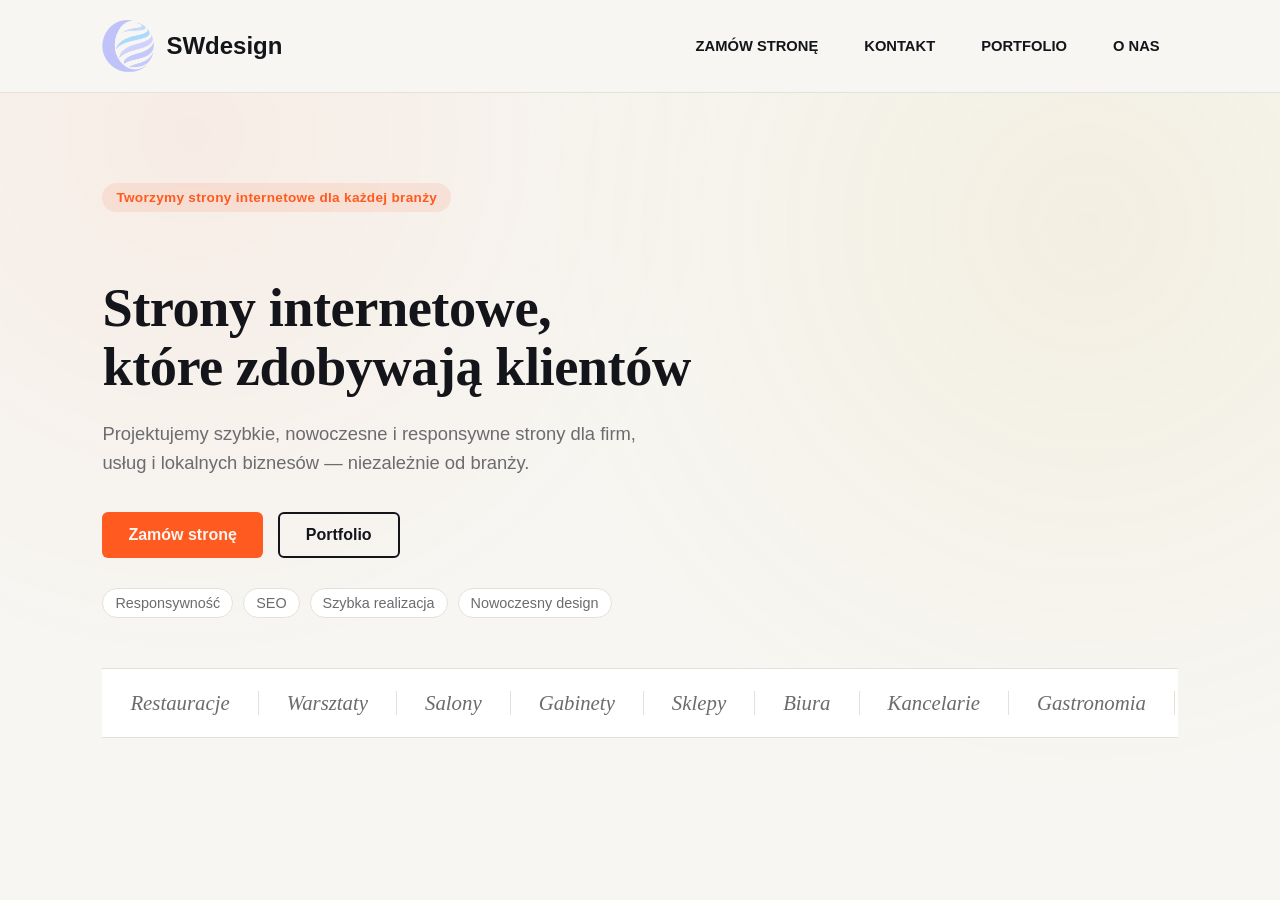
==== index.html @ 42e1fee1 "Update index.html" ====
<!DOCTYPE html>
<html lang="PL">
<head>
    <meta charset="UTF-8">
    <meta name="viewport" content="width=device-width, initial-scale=1.0">
    <link rel="icon" sizes="32x32" href="logo.png">
    <title>SWdesign</title>
    <link rel="stylesheet" href="styl.css">
    <link rel="preconnect" href="https://fonts.googleapis.com">
    <link rel="preconnect" href="https://fonts.gstatic.com" crossorigin>
    <link href="https://fonts.googleapis.com/css2?family=Sora:wght@400;500;600;700;800&family=Inter:wght@400;500;600;700&display=swap" rel="stylesheet">
</head>
<body>
<div class="aurora"><span></span><span></span><span></span></div>
<header>
    <div class="logo">
        <img src="logo.png" alt="logo"><a href="index.html"><span>SWdesign</span></a>
    </div>
    <button class="menu-toggle" id="menu-toggle">&#9776;</button>
    <nav>
        <a class="naglowekprzycisk" href="zamowienia.html">ZAMÓW STRONĘ</a>
        <a class="naglowekprzycisk" href="kontakt.html">KONTAKT</a>
        <a class="naglowekprzycisk" href="portfolio.html">PORTFOLIO</a>
        <a class="naglowekprzycisk" href="onas.html">O NAS</a>
    </nav>
</header>
<main id="content">
<section id="hero">
    <div class="hero-left">
        <div class="badge hero-anim">Tworzymy strony internetowe dla każdej branży</div>
        <h1 class="hero-anim">
            Strony internetowe,<br>
            które zdobywają klientów
        </h1>
        <p class="hero-anim">
            Projektujemy szybkie, nowoczesne i responsywne strony
            dla firm, usług i lokalnych biznesów — niezależnie od branży.
        </p>
        <div class="hero-buttons hero-anim">
            <a href="zamowienia.html" class="btn-primary">Zamów stronę</a>
            <a href="portfolio.html" class="btn-secondary">Portfolio</a>
        </div>
        <div class="features hero-anim">
            <span>Responsywność</span>
            <span>SEO</span>
            <span>Szybka realizacja</span>
            <span>Nowoczesny design</span>
        </div>
    </div>

    <div class="industry-ticker">
        <div class="industry-ticker-track">
            <span>Restauracje</span><span>Warsztaty</span><span>Salony</span><span>Gabinety</span><span>Sklepy</span><span>Biura</span><span>Kancelarie</span><span>Gastronomia</span><span>Hotele</span><span>Fitness</span>
            <span>Restauracje</span><span>Warsztaty</span><span>Salony</span><span>Gabinety</span><span>Sklepy</span><span>Biura</span><span>Kancelarie</span><span>Gastronomia</span><span>Hotele</span><span>Fitness</span>
        </div>
    </div>
</section>
</main>
<script>
document.addEventListener("DOMContentLoaded", () => {
    const content = document.getElementById("content");
    const toggle = document.querySelector(".menu-toggle");
    const nav = document.querySelector("nav");
    if (toggle && nav) {
        toggle.addEventListener("click", () => nav.classList.toggle("active"));
    }
    if (!content) return;
    requestAnimationFrame(() => {
        content.classList.add("page-in");
    });
    document.addEventListener("click", (e) => {
        const link = e.target.closest("a");
        if (!link) return;
        if (link.target === "_blank" || link.href.includes("#")) return;
        e.preventDefault();
        content.classList.remove("page-in");
        content.classList.add("page-out");
        setTimeout(() => {
            window.location.href = link.href;
        }, 450);
    });

    // scroll-reveal dla elementów .reveal (portfolio, cennik itd.)
    const revealEls = document.querySelectorAll(".reveal");
    if (revealEls.length) {
        const io = new IntersectionObserver((entries) => {
            entries.forEach(entry => {
                if (entry.isIntersecting) {
                    entry.target.classList.add("in-view");
                    io.unobserve(entry.target);
                }
            });
        }, { threshold: 0.15 });
        revealEls.forEach(el => io.observe(el));
    }
});
</script>
</body>
</html>
---- styl.css ----
/* ==========================================================================
   SWdesign — arkusz stylów
   Paleta: papier #F7F6F2 / atrament #14151A / akcent #FF5A1F / szary #6B6B70
   Typografia: Fraunces (nagłówki) + Space Grotesk (treść)
   ========================================================================== */

body {
    margin: 0;
    font-family: 'Space Grotesk', sans-serif;
    background: #F7F6F2;
    color: #14151A;
    overflow: auto;
}

a {
    text-decoration: none;
    font-family: 'Space Grotesk', sans-serif;
    color: inherit;
}

/* ==========================================================================
   HEADER / NAWIGACJA
   ========================================================================== */

header {
    display: flex;
    justify-content: space-between;
    align-items: center;
    padding: 20px 8%;
    border-bottom: 1px solid #E4E1D8;
    background: #F7F6F2;
    position: sticky;
    top: 0;
    z-index: 1000;
}

.logo {
    display: flex;
    align-items: center;
    gap: 12px;
    font-family: 'Fraunces', serif;
    font-size: 1.5rem;
    font-weight: 600;
    color: #14151A;
}

.logo img {
    width: 52px;
    height: 52px;
}

nav {
    display: flex;
    gap: 10px;
}

.menu-toggle {
    display: none;
    font-size: 28px;
    background: none;
    border: none;
    cursor: pointer;
    color: #14151A;
}

.naglowekprzycisk {
    background-color: transparent;
    color: #14151A;
    padding: 10px 18px;
    border-radius: 6px;
    font-weight: 600;
    font-size: 0.92rem;
    transition: 0.25s;
}

.naglowekprzycisk:hover {
    background-color: #14151A;
    color: #F7F6F2;
}

@media (max-width: 768px) {
    .menu-toggle {
        display: block;
    }
    nav {
        display: none;
        flex-direction: column;
        position: absolute;
        top: 70px;
        right: 10px;
        background: #F7F6F2;
        padding: 15px;
        border-radius: 8px;
        border: 1px solid #E4E1D8;
        box-shadow: 0 10px 30px rgba(20,21,26,0.12);
    }
    nav.active {
        display: flex;
    }
}

/* ==========================================================================
   PRZEJŚCIA MIĘDZY STRONAMI
   ========================================================================== */

body.page-in { opacity: 1; transform: translateY(0); }
body.page-out { opacity: 0; transform: translateY(-15px); }

#content {
    opacity: 0;
    transform: translateY(15px);
    transition: opacity 0.5s ease, transform 0.5s ease;
}
#content.page-in { opacity: 1; transform: translateY(0); }
#content.page-out { opacity: 0; transform: translateY(-15px); }

/* ==========================================================================
   HERO
   ========================================================================== */

#hero {
    display: flex;
    flex-direction: column;
    padding: 90px 8% 0 8%;
    gap: 40px;
}

.hero-left {
    max-width: 720px;
}

.badge {
    display: inline-block;
    background: rgba(255, 90, 31, 0.1);
    color: #FF5A1F;
    padding: 7px 14px;
    border-radius: 999px;
    font-weight: 600;
    margin-bottom: 22px;
    font-size: 0.85rem;
    letter-spacing: 0.3px;
}

.hero-left h1 {
    font-family: 'Fraunces', serif;
    font-size: 3.4rem;
    font-weight: 600;
    line-height: 1.08;
    color: #14151A;
    margin-bottom: 22px;
    letter-spacing: -0.5px;
}

.hero-left p {
    color: #6B6B70;
    font-size: 1.15rem;
    line-height: 1.6;
    margin-bottom: 34px;
    max-width: 540px;
}

.hero-buttons {
    display: flex;
    gap: 15px;
    margin-bottom: 30px;
}

.btn-primary {
    background: #FF5A1F;
    color: #F7F6F2;
    padding: 14px 26px;
    border-radius: 6px;
    font-weight: 600;
    transition: 0.25s;
}

.btn-primary:hover {
    background: #E64A15;
    transform: translateY(-2px);
}

.btn-secondary {
    border: 2px solid #14151A;
    color: #14151A;
    padding: 12px 26px;
    border-radius: 6px;
    font-weight: 600;
    transition: 0.25s;
}

.btn-secondary:hover {
    background: #14151A;
    color: #F7F6F2;
    transform: translateY(-2px);
}

.features {
    display: flex;
    flex-wrap: wrap;
    gap: 10px;
    color: #475569;
    font-size: 0.9rem;
}

.features span {
    background: #FFFFFF;
    padding: 6px 12px;
    border-radius: 999px;
    border: 1px solid #E4E1D8;
    color: #6B6B70;
}

/* --- Karuzela branż: sygnatura strony --- */

.industry-ticker {
    width: 100%;
    overflow: hidden;
    border-top: 1px solid #E4E1D8;
    border-bottom: 1px solid #E4E1D8;
    padding: 22px 0;
    background: #FFFFFF;
    margin-top: 10px;
}

.industry-ticker-track {
    display: flex;
    width: max-content;
    gap: 0;
    animation: tickerScroll 28s linear infinite;
}

.industry-ticker-track span {
    font-family: 'Fraunces', serif;
    font-style: italic;
    font-size: 1.3rem;
    color: #6B6B70;
    white-space: nowrap;
    padding: 0 28px;
    border-right: 1px solid #E4E1D8;
}

@keyframes tickerScroll {
    from { transform: translateX(0); }
    to { transform: translateX(-50%); }
}

.hero-right img {
    width: 100%;
    max-width: 500px;
    animation: floatImg 6s ease-in-out infinite;
}

@keyframes floatImg {
    0%,100% { transform: translateY(0); }
    50% { transform: translateY(-15px); }
}

/* delikatne ciepłe tło zamiast niebieskiego gradientu */
body::before {
    pointer-events: none;
    will-change: transform;
    content: "";
    position: fixed;
    inset: 0;
    z-index: -1;
    background:
        radial-gradient(circle at 15% 15%, rgba(255,90,31,0.06), transparent 40%),
        radial-gradient(circle at 85% 25%, rgba(201,162,39,0.08), transparent 45%);
    opacity: 1;
}

/* ==========================================================================
   SEKCJA USŁUG
   ========================================================================== */

.usługi {
    display: flex;
    flex-wrap: wrap;
    justify-content: center;
    margin-top: 6%;
    gap: 10px;
}

.usluga {
    width: 320px;
    height: 370px;
    background: #14151A;
    color: #F7F6F2;
    border: none;
    border-radius: 10px;
    margin: 10px;
    display: flex;
    align-items: center;
    justify-content: center;
    flex-direction: column;
    font-family: 'Space Grotesk', sans-serif;
    gap: 15px;
    cursor: pointer;
    box-shadow: 0 6px 18px rgba(20,21,26,0.12);
    transition: all 0.3s ease;
}

.usluga:hover {
    transform: translateY(-6px);
    box-shadow: 0 16px 30px rgba(20,21,26,0.2);
}

.usluga img {
    width: 280px;
    height: 300px;
    object-fit: cover;
    border-radius: 6px;
    margin: 0;
}

.usluga span {
    font-family: 'Fraunces', serif;
    font-size: 20px;
    font-weight: 600;
}

/* ==========================================================================
   PORTFOLIO
   ========================================================================== */

#portfolio-section {
    padding: 70px 8%;
    min-height: 80vh;
}

.portfolio-intro {
    text-align: center;
    max-width: 700px;
    margin: 0 auto 55px auto;
}

.portfolio-intro h1 {
    font-family: 'Fraunces', serif;
    font-size: 2.8rem;
    font-weight: 600;
    color: #14151A;
    margin-bottom: 15px;
}

.portfolio-intro p {
    color: #6B6B70;
    font-size: 1.1rem;
    line-height: 1.6;
}

.portfolio-grid {
    display: grid;
    grid-template-columns: repeat(auto-fit, minmax(320px, 1fr));
    gap: 28px;
}

.portfolio-item {
    background: #FFFFFF;
    border-radius: 10px;
    overflow: hidden;
    box-shadow: 0 6px 20px rgba(20,21,26,0.05);
    border: 1px solid #E4E1D8;
    transition: transform 0.3s ease, box-shadow 0.3s ease;
}

.portfolio-item:hover {
    transform: translateY(-5px);
    box-shadow: 0 16px 32px rgba(20,21,26,0.1);
}

.portfolio-img-placeholder {
    width: 100%;
    height: 230px;
    background: linear-gradient(135deg, #14151A 0%, #2A2C33 100%);
    display: flex;
    justify-content: center;
    align-items: center;
    color: rgba(247,246,242,0.35);
    font-family: 'Space Grotesk', sans-serif;
    font-weight: 500;
    letter-spacing: 1px;
    font-size: 0.85rem;
    text-transform: uppercase;
}

.portfolio-info {
    padding: 25px;
}

.portfolio-info h3 {
    margin: 0 0 10px 0;
    font-family: 'Fraunces', serif;
    color: #14151A;
    font-size: 1.25rem;
}

.portfolio-info p {
    margin: 0 0 20px 0;
    color: #6B6B70;
    font-size: 0.95rem;
    line-height: 1.5;
}

.portfolio-info .tag {
    display: inline-block;
    background: rgba(255, 90, 31, 0.1);
    color: #FF5A1F;
    padding: 6px 12px;
    border-radius: 999px;
    font-size: 0.78rem;
    font-weight: 600;
}

.portfolio-item--soon {
    opacity: 0.7;
}

.portfolio-item--live {
    border-color: #FF5A1F;
    box-shadow: 0 12px 28px rgba(255, 90, 31, 0.1);
}

.portfolio-img--dark {
    background: linear-gradient(135deg, #14151A 0%, #6B2A15 100%);
    color: rgba(247,246,242,0.85);
}

.tag--live {
    background: rgba(255, 90, 31, 0.12);
    color: #FF5A1F;
}

.tag--soon {
    background: rgba(107, 107, 112, 0.12);
    color: #6B6B70;
}

.portfolio-link {
    display: inline-block;
    margin-top: 4px;
    margin-bottom: 16px;
    font-weight: 600;
    color: #FF5A1F;
}

.portfolio-link:hover {
    color: #E64A15;
}

.portfolio-quote {
    border-top: 1px dashed #E4E1D8;
    padding-top: 14px;
    margin-top: 10px;
}

.quote-placeholder {
    font-style: italic;
    color: #9B9A94;
    font-size: 0.9rem;
    font-family: 'Fraunces', serif;
}

/* ==========================================================================
   CENNIK
   ========================================================================== */

#pricing-section {
    padding: 70px 8%;
    min-height: 85vh;
}

.pricing-intro {
    text-align: center;
    max-width: 750px;
    margin: 0 auto 55px auto;
}

.pricing-intro h1 {
    font-family: 'Fraunces', serif;
    font-size: 2.8rem;
    font-weight: 600;
    color: #14151A;
    margin-bottom: 15px;
    line-height: 1.2;
}

.pricing-intro p {
    color: #6B6B70;
    font-size: 1.1rem;
    line-height: 1.6;
}

.pricing-grid {
    display: grid;
    grid-template-columns: repeat(auto-fit, minmax(300px, 1fr));
    gap: 28px;
    align-items: stretch;
    max-width: 1200px;
    margin: 0 auto;
}

.pricing-card {
    background: #FFFFFF;
    border: 1px solid #E4E1D8;
    border-radius: 10px;
    padding: 35px;
    display: flex;
    flex-direction: column;
    justify-content: space-between;
    position: relative;
    transition: transform 0.3s ease, box-shadow 0.3s ease, border-color 0.3s ease;
}

.pricing-card:hover {
    transform: translateY(-6px);
    box-shadow: 0 16px 32px rgba(20,21,26,0.08);
    border-color: #14151A;
}

.pricing-card.popular {
    border: 2px solid #FF5A1F;
    box-shadow: 0 12px 28px rgba(255, 90, 31, 0.1);
}

.pricing-card.popular:hover {
    box-shadow: 0 20px 40px rgba(255, 90, 31, 0.15);
}

.popular-badge {
    position: absolute;
    top: -14px;
    left: 50%;
    transform: translateX(-50%);
    background: #FF5A1F;
    color: #F7F6F2;
    padding: 6px 16px;
    border-radius: 999px;
    font-size: 0.78rem;
    font-weight: 700;
    text-transform: uppercase;
    letter-spacing: 0.5px;
}

.card-header h3 {
    margin: 0 0 10px 0;
    font-family: 'Fraunces', serif;
    font-size: 1.4rem;
    color: #14151A;
}

.card-desc {
    color: #6B6B70;
    font-size: 0.95rem;
    line-height: 1.5;
    margin: 0 0 25px 0;
    min-height: 45px;
}

.price {
    font-family: 'Fraunces', serif;
    font-size: 2.4rem;
    font-weight: 600;
    color: #14151A;
    margin-bottom: 30px;
    display: flex;
    flex-direction: column;
}

.price span {
    font-family: 'Space Grotesk', sans-serif;
    font-size: 0.9rem;
    font-weight: 500;
    color: #6B6B70;
    margin-top: 2px;
}

.pricing-features {
    list-style: none;
    padding: 0;
    margin: 0 0 35px 0;
}

.pricing-features li {
    color: #475569;
    font-size: 0.95rem;
    margin-bottom: 14px;
    line-height: 1.4;
}

.pricing-btn {
    display: block;
    text-align: center;
    background: #F1F0EA;
    color: #14151A;
    padding: 14px 20px;
    border-radius: 6px;
    font-weight: 600;
    font-size: 1rem;
    transition: 0.25s;
}

.pricing-btn:hover {
    background: #14151A;
    color: #F7F6F2;
}

.popular .pricing-btn {
    background: #FF5A1F;
    color: #F7F6F2;
}

.popular .pricing-btn:hover {
    background: #E64A15;
}

.pricing-footer-info {
    text-align: center;
    margin-top: 50px;
    color: #475569;
    font-size: 1rem;
}

.pricing-footer-info a {
    color: #FF5A1F;
    font-weight: 600;
    text-decoration: underline;
}

.pricing-footer-info a:hover {
    color: #E64A15;
}

/* ==========================================================================
   O NAS
   ========================================================================== */

#onas {
    max-width: 1100px;
    margin: 80px auto;
    padding: 60px;
    background: #FFFFFF;
    border-radius: 16px;
    border: 1px solid #E4E1D8;
}

#onas h1 {
    font-family: 'Fraunces', serif;
    font-size: 2.8rem;
    font-weight: 600;
    line-height: 1.15;
    color: #14151A;
    margin-bottom: 20px;
}

#onas h2 {
    font-family: 'Fraunces', serif;
    color: #FF5A1F;
    margin-top: 40px;
    margin-bottom: 15px;
    font-size: 1.4rem;
}

#onas p {
    color: #475569;
    line-height: 1.9;
    font-size: 1.05rem;
}

#onas ol {
    margin-top: 30px;
    padding: 0;
}

#onas ul {
    list-style: none;
    margin-bottom: 20px;
    background: #F7F6F2;
    border: 1px solid #E4E1D8;
    border-radius: 10px;
    padding: 20px;
    color: #334155;
    line-height: 1.7;
    transition: 0.3s ease;
}

#onas ul:hover {
    transform: translateY(-4px);
    box-shadow: 0 10px 25px rgba(20,21,26,0.08);
}

#onas ul::before {
    content: "→";
    color: #FF5A1F;
    font-weight: 700;
    margin-right: 10px;
}

@media (max-width: 768px) {
    #onas {
        padding: 30px;
        margin: 40px 15px;
    }
    #onas h1 { font-size: 2rem; }
    #onas h2 { font-size: 1.25rem; }
}

/* ==========================================================================
   KONTAKT / FORMULARZ
   ========================================================================== */

#mainkontakt {
    min-height: 85vh;
    background: #F7F6F2;
    display: flex;
    justify-content: center;
    align-items: center;
    padding: 50px 20px;
}

.kontakt-box {
    background-color: #FFFFFF;
    width: 100%;
    max-width: 650px;
    padding: 40px;
    border-radius: 16px;
    border: 1px solid #E4E1D8;
    text-align: center;
}

.kontakt-box h1 {
    font-family: 'Fraunces', serif;
    color: #14151A;
    margin-bottom: 10px;
}

.kontakt-box h2 {
    font-family: 'Fraunces', serif;
    color: #FF5A1F;
    margin-top: 30px;
    margin-bottom: 20px;
}

.kontakt-box p {
    color: #6B6B70;
}

form {
    display: flex;
    flex-direction: column;
    gap: 15px;
}

form input,
form textarea {
    width: 100%;
    box-sizing: border-box;
    display: block;
}

input,
textarea, select {
    padding: 14px;
    border: 2px solid #E4E1D8;
    border-radius: 8px;
    font-family: 'Space Grotesk', sans-serif;
    font-size: 1rem;
    outline: none;
    transition: 0.25s;
}

input:focus,
textarea:focus {
    border-color: #FF5A1F;
}

textarea {
    resize: vertical;
}

form button {
    background-color: #FF5A1F;
    color: #F7F6F2;
    border: none;
    padding: 15px;
    border-radius: 8px;
    font-size: 1rem;
    font-weight: 600;
    cursor: pointer;
    transition: 0.25s;
}

form button:hover {
    background-color: #E64A15;
    transform: translateY(-2px);
}

select {
    width: 100%;
    box-sizing: border-box;
    appearance: none;
    -webkit-appearance: none;
    -moz-appearance: none;
    background-color: #fff;
    background-image: url("data:image/svg+xml,%3Csvg xmlns='http://www.w3.org/2000/svg' width='20' height='20' fill='%236B6B70' viewBox='0 0 16 16'%3E%3Cpath d='M1.5 5.5 8 12l6.5-6.5' stroke='%236B6B70' stroke-width='2' fill='none' stroke-linecap='round' stroke-linejoin='round'/%3E%3C/svg%3E");
    background-repeat: no-repeat;
    background-position: right 15px center;
    background-size: 16px;
    cursor: pointer;
}

select:focus {
    border-color: #FF5A1F;
    box-shadow: 0 0 0 4px rgba(255, 90, 31, 0.12);
}

/* ==========================================================================
   HERO SLIDESHOW (jeśli używany na stronie głównej)
   ========================================================================== */

.hero-slideshow {
    position: relative;
    width: 440px;
    height: 440px;
    max-width: 90vw;
    border-radius: 12px;
    overflow: hidden;
    border: 4px solid #14151A;
    box-shadow: 0 25px 60px rgba(20,21,26,0.18);
}

.hero-slide {
    position: absolute;
    inset: 0;
    opacity: 0;
    transition: opacity 1.1s ease;
}

.hero-slide.active { opacity: 1; }

.hero-slide img {
    width: 100%;
    height: 100%;
    object-fit: cover;
    display: block;
    filter: brightness(0.55) saturate(1.05);
}

.hero-slide-label {
    position: absolute;
    inset: 0;
    display: flex;
    align-items: center;
    justify-content: center;
    text-align: center;
    padding: 30px;
    box-sizing: border-box;
    color: #F7F6F2;
    font-family: 'Fraunces', serif;
    font-weight: 600;
    font-size: 1.7rem;
    letter-spacing: 0.3px;
    text-shadow: 0 4px 18px rgba(0,0,0,0.35);
    transition: transform 0.3s ease;
}

.hero-slide-label:hover { transform: scale(1.05); }

@media (max-width: 992px) {
    .hero-slideshow { width: 360px; height: 360px; }
    .hero-left h1 { font-size: 2.6rem; }
}

@media (max-width: 768px) {
    .hero-slideshow { width: 300px; height: 300px; }
    .industry-ticker-track span { font-size: 1.05rem; padding: 0 18px; }
}
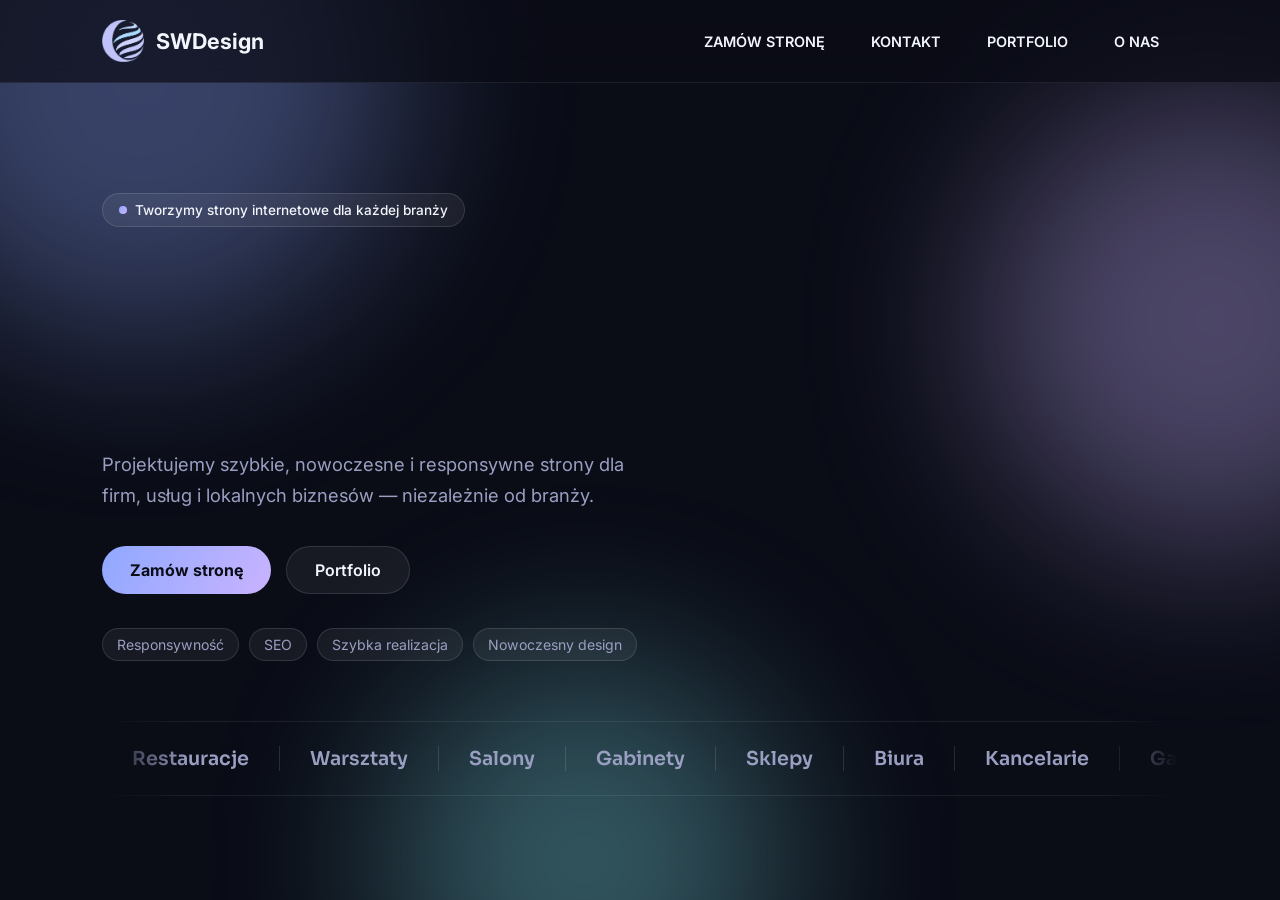
==== commit 5599f513: "Update index.html" ====
--- a/index.html
+++ b/index.html
@@ -4,7 +4,7 @@
     <meta charset="UTF-8">
     <meta name="viewport" content="width=device-width, initial-scale=1.0">
     <link rel="icon" sizes="32x32" href="logo.png">
-    <title>SWdesign</title>
+    <title>SWDesign</title>
     <link rel="stylesheet" href="styl.css">
     <link rel="preconnect" href="https://fonts.googleapis.com">
     <link rel="preconnect" href="https://fonts.gstatic.com" crossorigin>
@@ -14,7 +14,7 @@
 <div class="aurora"><span></span><span></span><span></span></div>
 <header>
     <div class="logo">
-        <img src="logo.png" alt="logo"><a href="index.html"><span>SWdesign</span></a>
+        <img src="logo.png" alt="logo"><a href="index.html"><span>SWDesign</span></a>
     </div>
     <button class="menu-toggle" id="menu-toggle">&#9776;</button>
     <nav>
--- a/styl.css
+++ b/styl.css
@@ -1,21 +1,85 @@
 /* ==========================================================================
-   SWdesign — arkusz stylów
-   Paleta: papier #F7F6F2 / atrament #14151A / akcent #FF5A1F / szary #6B6B70
-   Typografia: Fraunces (nagłówki) + Space Grotesk (treść)
-   ========================================================================== */
+   SWdesign — arkusz stylów v2
+   Kierunek: dopasowany do loga (szklisty, pastelowy niebiesko-fioletowy wir)
+   Paleta: głęboka noc #0A0C16, mgła #F3F5FC, akcenty periwinkle/lawenda/cyan
+   Typografia: Sora (nagłówki) + Inter (treść)
+   ========================================================================== */
+
+:root {
+    --bg: #0A0C16;
+    --bg-soft: #10121F;
+    --ink: #F3F5FC;
+    --muted: #9A9FC2;
+    --blue: #8FA8FF;
+    --lavender: #C9B3FF;
+    --cyan: #7FE0E8;
+    --glass: rgba(255,255,255,0.06);
+    --glass-border: rgba(255,255,255,0.12);
+}
+
+* { box-sizing: border-box; }
 
 body {
     margin: 0;
-    font-family: 'Space Grotesk', sans-serif;
-    background: #F7F6F2;
-    color: #14151A;
-    overflow: auto;
+    font-family: 'Inter', sans-serif;
+    background: var(--bg);
+    color: var(--ink);
+    overflow-x: hidden;
 }
 
 a {
     text-decoration: none;
-    font-family: 'Space Grotesk', sans-serif;
+    font-family: 'Inter', sans-serif;
     color: inherit;
+}
+
+/* ==========================================================================
+   AURORA — tło animowane nawiązujące do wiru z loga
+   ========================================================================== */
+
+.aurora {
+    position: fixed;
+    inset: 0;
+    z-index: -1;
+    overflow: hidden;
+    pointer-events: none;
+}
+
+.aurora span {
+    position: absolute;
+    border-radius: 50%;
+    filter: blur(90px);
+    opacity: 0.35;
+    animation: auroraDrift 22s ease-in-out infinite;
+}
+
+.aurora span:nth-child(1) {
+    width: 520px; height: 520px;
+    background: var(--blue);
+    top: -180px; left: -120px;
+    animation-delay: 0s;
+}
+.aurora span:nth-child(2) {
+    width: 460px; height: 460px;
+    background: var(--lavender);
+    top: 10%; right: -160px;
+    animation-delay: -7s;
+}
+.aurora span:nth-child(3) {
+    width: 400px; height: 400px;
+    background: var(--cyan);
+    bottom: -160px; left: 30%;
+    animation-delay: -14s;
+}
+
+@keyframes auroraDrift {
+    0%, 100% { transform: translate(0, 0) scale(1); }
+    33% { transform: translate(40px, 60px) scale(1.12); }
+    66% { transform: translate(-30px, -40px) scale(0.94); }
+}
+
+@media (prefers-reduced-motion: reduce) {
+    .aurora span { animation: none; }
 }
 
 /* ==========================================================================
@@ -27,8 +91,9 @@
     justify-content: space-between;
     align-items: center;
     padding: 20px 8%;
-    border-bottom: 1px solid #E4E1D8;
-    background: #F7F6F2;
+    border-bottom: 1px solid rgba(255,255,255,0.08);
+    background: rgba(10,12,22,0.7);
+    backdrop-filter: blur(16px);
     position: sticky;
     top: 0;
     z-index: 1000;
@@ -38,65 +103,62 @@
     display: flex;
     align-items: center;
     gap: 12px;
-    font-family: 'Fraunces', serif;
-    font-size: 1.5rem;
-    font-weight: 600;
-    color: #14151A;
+    font-family: 'Sora', sans-serif;
+    font-size: 1.35rem;
+    font-weight: 700;
+    color: var(--ink);
 }
 
 .logo img {
-    width: 52px;
-    height: 52px;
+    width: 42px;
+    height: 42px;
 }
 
 nav {
     display: flex;
-    gap: 10px;
+    gap: 8px;
 }
 
 .menu-toggle {
     display: none;
-    font-size: 28px;
+    font-size: 26px;
     background: none;
     border: none;
     cursor: pointer;
-    color: #14151A;
+    color: var(--ink);
 }
 
 .naglowekprzycisk {
     background-color: transparent;
-    color: #14151A;
+    color: var(--ink);
     padding: 10px 18px;
-    border-radius: 6px;
+    border-radius: 999px;
     font-weight: 600;
-    font-size: 0.92rem;
+    font-size: 0.9rem;
+    border: 1px solid transparent;
     transition: 0.25s;
 }
 
 .naglowekprzycisk:hover {
-    background-color: #14151A;
-    color: #F7F6F2;
+    background: var(--glass);
+    border-color: var(--glass-border);
 }
 
 @media (max-width: 768px) {
-    .menu-toggle {
-        display: block;
-    }
+    .menu-toggle { display: block; }
     nav {
         display: none;
         flex-direction: column;
         position: absolute;
         top: 70px;
         right: 10px;
-        background: #F7F6F2;
+        background: var(--bg-soft);
         padding: 15px;
-        border-radius: 8px;
-        border: 1px solid #E4E1D8;
-        box-shadow: 0 10px 30px rgba(20,21,26,0.12);
+        border-radius: 12px;
+        border: 1px solid var(--glass-border);
+        box-shadow: 0 20px 50px rgba(0,0,0,0.5);
     }
-    nav.active {
-        display: flex;
-    }
+    nav.active { display: flex; }
 }
 
 /* ==========================================================================
@@ -121,122 +183,160 @@
 #hero {
     display: flex;
     flex-direction: column;
-    padding: 90px 8% 0 8%;
-    gap: 40px;
-}
-
-.hero-left {
-    max-width: 720px;
+    padding: 110px 8% 0 8%;
+    gap: 50px;
+}
+
+.hero-left { max-width: 760px; }
+
+.hero-anim {
+    opacity: 0;
+    transform: translateY(24px);
+    animation: heroRise 0.9s cubic-bezier(0.16,1,0.3,1) forwards;
+}
+.hero-anim:nth-child(1) { animation-delay: 0.05s; }
+.hero-anim:nth-child(2) { animation-delay: 0.18s; }
+.hero-anim:nth-child(3) { animation-delay: 0.32s; }
+.hero-anim:nth-child(4) { animation-delay: 0.46s; }
+.hero-anim:nth-child(5) { animation-delay: 0.6s; }
+
+@keyframes heroRise {
+    to { opacity: 1; transform: translateY(0); }
 }
 
 .badge {
-    display: inline-block;
-    background: rgba(255, 90, 31, 0.1);
-    color: #FF5A1F;
+    display: inline-flex;
+    align-items: center;
+    gap: 8px;
+    background: var(--glass);
+    border: 1px solid var(--glass-border);
+    color: var(--ink);
+    padding: 8px 16px;
+    border-radius: 999px;
+    font-weight: 500;
+    margin-bottom: 26px;
+    font-size: 0.85rem;
+}
+
+.badge::before {
+    content: "";
+    width: 8px; height: 8px;
+    border-radius: 50%;
+    background: linear-gradient(135deg, var(--blue), var(--lavender));
+    animation: pulse 2s ease-in-out infinite;
+}
+
+@keyframes pulse {
+    0%, 100% { opacity: 1; transform: scale(1); }
+    50% { opacity: 0.5; transform: scale(0.75); }
+}
+
+.hero-left h1 {
+    font-family: 'Sora', sans-serif;
+    font-size: 3.6rem;
+    font-weight: 700;
+    line-height: 1.08;
+    margin-bottom: 24px;
+    letter-spacing: -1px;
+    background: linear-gradient(120deg, #FFFFFF 30%, var(--blue) 70%, var(--lavender) 100%);
+    background-size: 200% auto;
+    -webkit-background-clip: text;
+    background-clip: text;
+    -webkit-text-fill-color: transparent;
+    animation: shine 6s linear infinite;
+}
+
+@keyframes shine {
+    to { background-position: 200% center; }
+}
+
+.hero-left p {
+    color: var(--muted);
+    font-size: 1.15rem;
+    line-height: 1.65;
+    margin-bottom: 36px;
+    max-width: 560px;
+}
+
+.hero-buttons {
+    display: flex;
+    gap: 15px;
+    margin-bottom: 34px;
+}
+
+.btn-primary {
+    position: relative;
+    background: linear-gradient(120deg, var(--blue), var(--lavender));
+    color: #0A0C16;
+    padding: 14px 28px;
+    border-radius: 999px;
+    font-weight: 700;
+    transition: 0.3s;
+    overflow: hidden;
+}
+
+.btn-primary:hover {
+    transform: translateY(-2px);
+    box-shadow: 0 12px 30px rgba(143,168,255,0.35);
+}
+
+.btn-secondary {
+    border: 1px solid var(--glass-border);
+    background: var(--glass);
+    color: var(--ink);
+    padding: 13px 28px;
+    border-radius: 999px;
+    font-weight: 600;
+    transition: 0.3s;
+}
+
+.btn-secondary:hover {
+    background: rgba(255,255,255,0.12);
+    transform: translateY(-2px);
+}
+
+.features {
+    display: flex;
+    flex-wrap: wrap;
+    gap: 10px;
+    color: var(--muted);
+    font-size: 0.88rem;
+}
+
+.features span {
+    background: var(--glass);
     padding: 7px 14px;
     border-radius: 999px;
-    font-weight: 600;
-    margin-bottom: 22px;
-    font-size: 0.85rem;
-    letter-spacing: 0.3px;
-}
-
-.hero-left h1 {
-    font-family: 'Fraunces', serif;
-    font-size: 3.4rem;
-    font-weight: 600;
-    line-height: 1.08;
-    color: #14151A;
-    margin-bottom: 22px;
-    letter-spacing: -0.5px;
-}
-
-.hero-left p {
-    color: #6B6B70;
-    font-size: 1.15rem;
-    line-height: 1.6;
-    margin-bottom: 34px;
-    max-width: 540px;
-}
-
-.hero-buttons {
-    display: flex;
-    gap: 15px;
-    margin-bottom: 30px;
-}
-
-.btn-primary {
-    background: #FF5A1F;
-    color: #F7F6F2;
-    padding: 14px 26px;
-    border-radius: 6px;
-    font-weight: 600;
-    transition: 0.25s;
-}
-
-.btn-primary:hover {
-    background: #E64A15;
-    transform: translateY(-2px);
-}
-
-.btn-secondary {
-    border: 2px solid #14151A;
-    color: #14151A;
-    padding: 12px 26px;
-    border-radius: 6px;
-    font-weight: 600;
-    transition: 0.25s;
-}
-
-.btn-secondary:hover {
-    background: #14151A;
-    color: #F7F6F2;
-    transform: translateY(-2px);
-}
-
-.features {
-    display: flex;
-    flex-wrap: wrap;
-    gap: 10px;
-    color: #475569;
-    font-size: 0.9rem;
-}
-
-.features span {
-    background: #FFFFFF;
-    padding: 6px 12px;
-    border-radius: 999px;
-    border: 1px solid #E4E1D8;
-    color: #6B6B70;
-}
-
-/* --- Karuzela branż: sygnatura strony --- */
+    border: 1px solid var(--glass-border);
+}
+
+/* --- Karuzela branż --- */
 
 .industry-ticker {
     width: 100%;
     overflow: hidden;
-    border-top: 1px solid #E4E1D8;
-    border-bottom: 1px solid #E4E1D8;
-    padding: 22px 0;
-    background: #FFFFFF;
+    border-top: 1px solid rgba(255,255,255,0.08);
+    border-bottom: 1px solid rgba(255,255,255,0.08);
+    padding: 24px 0;
     margin-top: 10px;
+    -webkit-mask-image: linear-gradient(90deg, transparent, #000 8%, #000 92%, transparent);
+    mask-image: linear-gradient(90deg, transparent, #000 8%, #000 92%, transparent);
 }
 
 .industry-ticker-track {
     display: flex;
     width: max-content;
-    gap: 0;
-    animation: tickerScroll 28s linear infinite;
+    animation: tickerScroll 30s linear infinite;
 }
 
 .industry-ticker-track span {
-    font-family: 'Fraunces', serif;
-    font-style: italic;
-    font-size: 1.3rem;
-    color: #6B6B70;
+    font-family: 'Sora', sans-serif;
+    font-size: 1.2rem;
+    font-weight: 600;
+    color: var(--muted);
     white-space: nowrap;
-    padding: 0 28px;
-    border-right: 1px solid #E4E1D8;
+    padding: 0 30px;
+    border-right: 1px solid rgba(255,255,255,0.12);
 }
 
 @keyframes tickerScroll {
@@ -244,29 +344,64 @@
     to { transform: translateX(-50%); }
 }
 
+/* --- Orbit wokół loga w hero (echo wiru z brandingu) --- */
+
+.hero-right {
+    position: relative;
+    display: flex;
+    align-items: center;
+    justify-content: center;
+    min-height: 320px;
+}
+
+.hero-orbit {
+    position: relative;
+    width: 280px;
+    height: 280px;
+}
+
+.hero-orbit .ring {
+    position: absolute;
+    inset: 0;
+    border-radius: 50%;
+    border: 1px solid var(--glass-border);
+}
+
+.hero-orbit .ring:nth-child(2) {
+    inset: 30px;
+    border-color: rgba(143,168,255,0.25);
+    animation: spinSlow 18s linear infinite;
+}
+
+.hero-orbit .ring:nth-child(3) {
+    inset: 60px;
+    border-color: rgba(201,179,255,0.3);
+    animation: spinSlow 26s linear infinite reverse;
+}
+
+.hero-orbit .core {
+    position: absolute;
+    inset: 90px;
+    border-radius: 50%;
+    background: radial-gradient(circle at 35% 30%, var(--cyan), var(--blue) 45%, var(--lavender) 100%);
+    filter: blur(2px);
+    box-shadow: 0 0 60px rgba(143,168,255,0.5);
+    animation: corePulse 4s ease-in-out infinite;
+}
+
+@keyframes spinSlow {
+    from { transform: rotate(0deg); }
+    to { transform: rotate(360deg); }
+}
+
+@keyframes corePulse {
+    0%, 100% { transform: scale(1); }
+    50% { transform: scale(1.06); }
+}
+
 .hero-right img {
     width: 100%;
     max-width: 500px;
-    animation: floatImg 6s ease-in-out infinite;
-}
-
-@keyframes floatImg {
-    0%,100% { transform: translateY(0); }
-    50% { transform: translateY(-15px); }
-}
-
-/* delikatne ciepłe tło zamiast niebieskiego gradientu */
-body::before {
-    pointer-events: none;
-    will-change: transform;
-    content: "";
-    position: fixed;
-    inset: 0;
-    z-index: -1;
-    background:
-        radial-gradient(circle at 15% 15%, rgba(255,90,31,0.06), transparent 40%),
-        radial-gradient(circle at 85% 25%, rgba(201,162,39,0.08), transparent 45%);
-    opacity: 1;
 }
 
 /* ==========================================================================
@@ -278,53 +413,67 @@
     flex-wrap: wrap;
     justify-content: center;
     margin-top: 6%;
-    gap: 10px;
+    gap: 20px;
 }
 
 .usluga {
     width: 320px;
     height: 370px;
-    background: #14151A;
-    color: #F7F6F2;
-    border: none;
-    border-radius: 10px;
-    margin: 10px;
+    background: var(--glass);
+    border: 1px solid var(--glass-border);
+    backdrop-filter: blur(10px);
+    color: var(--ink);
+    border-radius: 20px;
     display: flex;
     align-items: center;
     justify-content: center;
     flex-direction: column;
-    font-family: 'Space Grotesk', sans-serif;
     gap: 15px;
     cursor: pointer;
-    box-shadow: 0 6px 18px rgba(20,21,26,0.12);
-    transition: all 0.3s ease;
+    transition: all 0.35s ease;
 }
 
 .usluga:hover {
-    transform: translateY(-6px);
-    box-shadow: 0 16px 30px rgba(20,21,26,0.2);
+    transform: translateY(-8px);
+    border-color: rgba(143,168,255,0.5);
+    box-shadow: 0 20px 50px rgba(143,168,255,0.15);
 }
 
 .usluga img {
     width: 280px;
     height: 300px;
     object-fit: cover;
-    border-radius: 6px;
+    border-radius: 14px;
     margin: 0;
 }
 
 .usluga span {
-    font-family: 'Fraunces', serif;
+    font-family: 'Sora', sans-serif;
     font-size: 20px;
     font-weight: 600;
 }
 
 /* ==========================================================================
+   REVEAL NA SCROLL (portfolio, cennik, karty)
+   ========================================================================== */
+
+.reveal {
+    opacity: 0;
+    transform: translateY(28px);
+    transition: opacity 0.7s cubic-bezier(0.16,1,0.3,1), transform 0.7s cubic-bezier(0.16,1,0.3,1);
+}
+
+.reveal.in-view {
+    opacity: 1;
+    transform: translateY(0);
+}
+
+/* ==========================================================================
    PORTFOLIO
    ========================================================================== */
 
 #portfolio-section {
-    padding: 70px 8%;
+    padding: 80px 8%;
     min-height: 80vh;
 }
 
@@ -335,15 +484,14 @@
 }
 
 .portfolio-intro h1 {
-    font-family: 'Fraunces', serif;
-    font-size: 2.8rem;
-    font-weight: 600;
-    color: #14151A;
+    font-family: 'Sora', sans-serif;
+    font-size: 2.7rem;
+    font-weight: 700;
     margin-bottom: 15px;
 }
 
 .portfolio-intro p {
-    color: #6B6B70;
+    color: var(--muted);
     font-size: 1.1rem;
     line-height: 1.6;
 }
@@ -351,123 +499,104 @@
 .portfolio-grid {
     display: grid;
     grid-template-columns: repeat(auto-fit, minmax(320px, 1fr));
-    gap: 28px;
+    gap: 26px;
 }
 
 .portfolio-item {
-    background: #FFFFFF;
-    border-radius: 10px;
+    background: var(--glass);
+    border: 1px solid var(--glass-border);
+    backdrop-filter: blur(10px);
+    border-radius: 20px;
     overflow: hidden;
-    box-shadow: 0 6px 20px rgba(20,21,26,0.05);
-    border: 1px solid #E4E1D8;
-    transition: transform 0.3s ease, box-shadow 0.3s ease;
+    transition: transform 0.35s ease, box-shadow 0.35s ease, border-color 0.35s ease;
 }
 
 .portfolio-item:hover {
-    transform: translateY(-5px);
-    box-shadow: 0 16px 32px rgba(20,21,26,0.1);
+    transform: translateY(-6px);
+    border-color: rgba(143,168,255,0.4);
+    box-shadow: 0 24px 50px rgba(0,0,0,0.4);
 }
 
 .portfolio-img-placeholder {
     width: 100%;
     height: 230px;
-    background: linear-gradient(135deg, #14151A 0%, #2A2C33 100%);
+    background: linear-gradient(135deg, #171A2C 0%, #0A0C16 100%);
     display: flex;
     justify-content: center;
     align-items: center;
-    color: rgba(247,246,242,0.35);
-    font-family: 'Space Grotesk', sans-serif;
+    color: var(--muted);
     font-weight: 500;
     letter-spacing: 1px;
     font-size: 0.85rem;
     text-transform: uppercase;
 }
 
-.portfolio-info {
-    padding: 25px;
-}
+.portfolio-info { padding: 26px; }
 
 .portfolio-info h3 {
     margin: 0 0 10px 0;
-    font-family: 'Fraunces', serif;
-    color: #14151A;
-    font-size: 1.25rem;
+    font-family: 'Sora', sans-serif;
+    font-size: 1.2rem;
 }
 
 .portfolio-info p {
     margin: 0 0 20px 0;
-    color: #6B6B70;
+    color: var(--muted);
     font-size: 0.95rem;
     line-height: 1.5;
 }
 
 .portfolio-info .tag {
     display: inline-block;
-    background: rgba(255, 90, 31, 0.1);
-    color: #FF5A1F;
+    background: rgba(143,168,255,0.12);
+    color: var(--blue);
     padding: 6px 12px;
     border-radius: 999px;
     font-size: 0.78rem;
     font-weight: 600;
 }
 
-.portfolio-item--soon {
-    opacity: 0.7;
-}
+.portfolio-item--soon { opacity: 0.6; }
 
 .portfolio-item--live {
-    border-color: #FF5A1F;
-    box-shadow: 0 12px 28px rgba(255, 90, 31, 0.1);
+    border-color: rgba(143,168,255,0.5);
+    box-shadow: 0 16px 40px rgba(143,168,255,0.12);
 }
 
 .portfolio-img--dark {
-    background: linear-gradient(135deg, #14151A 0%, #6B2A15 100%);
-    color: rgba(247,246,242,0.85);
-}
-
-.tag--live {
-    background: rgba(255, 90, 31, 0.12);
-    color: #FF5A1F;
-}
-
-.tag--soon {
-    background: rgba(107, 107, 112, 0.12);
-    color: #6B6B70;
-}
+    background: linear-gradient(135deg, #171A2C 0%, #3A2A55 100%);
+}
+
+.tag--live { background: rgba(143,168,255,0.15); color: var(--blue); }
+.tag--soon { background: rgba(154,159,194,0.12); color: var(--muted); }
 
 .portfolio-link {
     display: inline-block;
     margin-top: 4px;
     margin-bottom: 16px;
     font-weight: 600;
-    color: #FF5A1F;
-}
-
-.portfolio-link:hover {
-    color: #E64A15;
-}
+    color: var(--blue);
+}
+
+.portfolio-link:hover { color: var(--lavender); }
 
 .portfolio-quote {
-    border-top: 1px dashed #E4E1D8;
+    border-top: 1px dashed var(--glass-border);
     padding-top: 14px;
     margin-top: 10px;
 }
 
 .quote-placeholder {
     font-style: italic;
-    color: #9B9A94;
+    color: var(--muted);
     font-size: 0.9rem;
-    font-family: 'Fraunces', serif;
 }
 
 /* ==========================================================================
    CENNIK
    ========================================================================== */
 
-#pricing-section {
-    padding: 70px 8%;
-    min-height: 85vh;
-}
+#pricing-section { padding: 80px 8%; min-height: 85vh; }
 
 .pricing-intro {
     text-align: center;
@@ -476,33 +605,27 @@
 }
 
 .pricing-intro h1 {
-    font-family: 'Fraunces', serif;
-    font-size: 2.8rem;
-    font-weight: 600;
-    color: #14151A;
+    font-family: 'Sora', sans-serif;
+    font-size: 2.7rem;
+    font-weight: 700;
     margin-bottom: 15px;
-    line-height: 1.2;
-}
-
-.pricing-intro p {
-    color: #6B6B70;
-    font-size: 1.1rem;
-    line-height: 1.6;
-}
+}
+
+.pricing-intro p { color: var(--muted); font-size: 1.1rem; line-height: 1.6; }
 
 .pricing-grid {
     display: grid;
     grid-template-columns: repeat(auto-fit, minmax(300px, 1fr));
-    gap: 28px;
-    align-items: stretch;
+    gap: 26px;
     max-width: 1200px;
     margin: 0 auto;
 }
 
 .pricing-card {
-    background: #FFFFFF;
-    border: 1px solid #E4E1D8;
-    border-radius: 10px;
+    background: var(--glass);
+    border: 1px solid var(--glass-border);
+    backdrop-filter: blur(10px);
+    border-radius: 20px;
     padding: 35px;
     display: flex;
     flex-direction: column;
@@ -512,18 +635,13 @@
 }
 
 .pricing-card:hover {
-    transform: translateY(-6px);
-    box-shadow: 0 16px 32px rgba(20,21,26,0.08);
-    border-color: #14151A;
+    transform: translateY(-8px);
+    border-color: rgba(143,168,255,0.4);
 }
 
 .pricing-card.popular {
-    border: 2px solid #FF5A1F;
-    box-shadow: 0 12px 28px rgba(255, 90, 31, 0.1);
-}
-
-.pricing-card.popular:hover {
-    box-shadow: 0 20px 40px rgba(255, 90, 31, 0.15);
+    border: 1px solid var(--blue);
+    box-shadow: 0 16px 40px rgba(143,168,255,0.15);
 }
 
 .popular-badge {
@@ -531,104 +649,55 @@
     top: -14px;
     left: 50%;
     transform: translateX(-50%);
-    background: #FF5A1F;
-    color: #F7F6F2;
+    background: linear-gradient(120deg, var(--blue), var(--lavender));
+    color: #0A0C16;
     padding: 6px 16px;
     border-radius: 999px;
     font-size: 0.78rem;
     font-weight: 700;
     text-transform: uppercase;
-    letter-spacing: 0.5px;
-}
-
-.card-header h3 {
-    margin: 0 0 10px 0;
-    font-family: 'Fraunces', serif;
-    font-size: 1.4rem;
-    color: #14151A;
-}
-
-.card-desc {
-    color: #6B6B70;
-    font-size: 0.95rem;
-    line-height: 1.5;
-    margin: 0 0 25px 0;
-    min-height: 45px;
-}
+}
+
+.card-header h3 { margin: 0 0 10px 0; font-family: 'Sora', sans-serif; font-size: 1.4rem; }
+
+.card-desc { color: var(--muted); font-size: 0.95rem; line-height: 1.5; margin: 0 0 25px 0; min-height: 45px; }
 
 .price {
-    font-family: 'Fraunces', serif;
-    font-size: 2.4rem;
-    font-weight: 600;
-    color: #14151A;
+    font-family: 'Sora', sans-serif;
+    font-size: 2.3rem;
+    font-weight: 700;
     margin-bottom: 30px;
     display: flex;
     flex-direction: column;
 }
 
-.price span {
-    font-family: 'Space Grotesk', sans-serif;
-    font-size: 0.9rem;
-    font-weight: 500;
-    color: #6B6B70;
-    margin-top: 2px;
-}
-
-.pricing-features {
-    list-style: none;
-    padding: 0;
-    margin: 0 0 35px 0;
-}
-
-.pricing-features li {
-    color: #475569;
-    font-size: 0.95rem;
-    margin-bottom: 14px;
-    line-height: 1.4;
-}
+.price span { font-size: 0.9rem; font-weight: 500; color: var(--muted); margin-top: 2px; }
+
+.pricing-features { list-style: none; padding: 0; margin: 0 0 35px 0; }
+.pricing-features li { color: #C7CAE0; font-size: 0.95rem; margin-bottom: 14px; line-height: 1.4; }
 
 .pricing-btn {
     display: block;
     text-align: center;
-    background: #F1F0EA;
-    color: #14151A;
+    background: var(--glass);
+    border: 1px solid var(--glass-border);
+    color: var(--ink);
     padding: 14px 20px;
-    border-radius: 6px;
+    border-radius: 999px;
     font-weight: 600;
-    font-size: 1rem;
     transition: 0.25s;
 }
 
-.pricing-btn:hover {
-    background: #14151A;
-    color: #F7F6F2;
-}
+.pricing-btn:hover { background: rgba(255,255,255,0.12); }
 
 .popular .pricing-btn {
-    background: #FF5A1F;
-    color: #F7F6F2;
-}
-
-.popular .pricing-btn:hover {
-    background: #E64A15;
-}
-
-.pricing-footer-info {
-    text-align: center;
-    margin-top: 50px;
-    color: #475569;
-    font-size: 1rem;
-}
-
-.pricing-footer-info a {
-    color: #FF5A1F;
-    font-weight: 600;
-    text-decoration: underline;
-}
-
-.pricing-footer-info a:hover {
-    color: #E64A15;
-}
+    background: linear-gradient(120deg, var(--blue), var(--lavender));
+    color: #0A0C16;
+    border: none;
+}
+
+.pricing-footer-info { text-align: center; margin-top: 50px; color: var(--muted); }
+.pricing-footer-info a { color: var(--blue); font-weight: 600; text-decoration: underline; }
 
 /* ==========================================================================
    O NAS
@@ -636,241 +705,108 @@
 
 #onas {
     max-width: 1100px;
-    margin: 80px auto;
+    margin: 90px auto;
     padding: 60px;
-    background: #FFFFFF;
-    border-radius: 16px;
-    border: 1px solid #E4E1D8;
-}
-
-#onas h1 {
-    font-family: 'Fraunces', serif;
-    font-size: 2.8rem;
-    font-weight: 600;
-    line-height: 1.15;
-    color: #14151A;
-    margin-bottom: 20px;
-}
-
-#onas h2 {
-    font-family: 'Fraunces', serif;
-    color: #FF5A1F;
-    margin-top: 40px;
-    margin-bottom: 15px;
-    font-size: 1.4rem;
-}
-
-#onas p {
-    color: #475569;
-    line-height: 1.9;
-    font-size: 1.05rem;
-}
-
-#onas ol {
-    margin-top: 30px;
-    padding: 0;
-}
+    background: var(--glass);
+    border: 1px solid var(--glass-border);
+    backdrop-filter: blur(10px);
+    border-radius: 24px;
+}
+
+#onas h1 { font-family: 'Sora', sans-serif; font-size: 2.7rem; font-weight: 700; margin-bottom: 20px; }
+#onas h2 { font-family: 'Sora', sans-serif; color: var(--blue); margin-top: 40px; margin-bottom: 15px; font-size: 1.4rem; }
+#onas p { color: #C7CAE0; line-height: 1.9; font-size: 1.05rem; }
+#onas ol { margin-top: 30px; padding: 0; }
 
 #onas ul {
     list-style: none;
     margin-bottom: 20px;
-    background: #F7F6F2;
-    border: 1px solid #E4E1D8;
-    border-radius: 10px;
+    background: rgba(255,255,255,0.04);
+    border: 1px solid var(--glass-border);
+    border-radius: 14px;
     padding: 20px;
-    color: #334155;
+    color: #C7CAE0;
     line-height: 1.7;
     transition: 0.3s ease;
 }
 
-#onas ul:hover {
-    transform: translateY(-4px);
-    box-shadow: 0 10px 25px rgba(20,21,26,0.08);
-}
-
-#onas ul::before {
-    content: "→";
-    color: #FF5A1F;
-    font-weight: 700;
-    margin-right: 10px;
-}
+#onas ul:hover { transform: translateY(-4px); border-color: rgba(143,168,255,0.4); }
+#onas ul::before { content: "→"; color: var(--blue); font-weight: 700; margin-right: 10px; }
 
 @media (max-width: 768px) {
-    #onas {
-        padding: 30px;
-        margin: 40px 15px;
-    }
+    #onas { padding: 30px; margin: 40px 15px; }
     #onas h1 { font-size: 2rem; }
-    #onas h2 { font-size: 1.25rem; }
-}
-
-/* ==========================================================================
-   KONTAKT / FORMULARZ
-   ========================================================================== */
-
-#mainkontakt {
-    min-height: 85vh;
-    background: #F7F6F2;
-    display: flex;
-    justify-content: center;
-    align-items: center;
-    padding: 50px 20px;
-}
+}
+
+/* ==========================================================================
+   KONTAKT
+   ========================================================================== */
+
+#mainkontakt { min-height: 85vh; display: flex; justify-content: center; align-items: center; padding: 50px 20px; }
 
 .kontakt-box {
-    background-color: #FFFFFF;
+    background: var(--glass);
+    border: 1px solid var(--glass-border);
+    backdrop-filter: blur(14px);
     width: 100%;
     max-width: 650px;
     padding: 40px;
-    border-radius: 16px;
-    border: 1px solid #E4E1D8;
+    border-radius: 24px;
     text-align: center;
 }
 
-.kontakt-box h1 {
-    font-family: 'Fraunces', serif;
-    color: #14151A;
-    margin-bottom: 10px;
-}
-
-.kontakt-box h2 {
-    font-family: 'Fraunces', serif;
-    color: #FF5A1F;
-    margin-top: 30px;
-    margin-bottom: 20px;
-}
-
-.kontakt-box p {
-    color: #6B6B70;
-}
-
-form {
-    display: flex;
-    flex-direction: column;
-    gap: 15px;
-}
-
-form input,
-form textarea {
-    width: 100%;
-    box-sizing: border-box;
-    display: block;
-}
-
-input,
-textarea, select {
+.kontakt-box h1 { font-family: 'Sora', sans-serif; margin-bottom: 10px; }
+.kontakt-box h2 { font-family: 'Sora', sans-serif; color: var(--blue); margin-top: 30px; margin-bottom: 20px; }
+.kontakt-box p { color: var(--muted); }
+
+form { display: flex; flex-direction: column; gap: 15px; }
+form input, form textarea { width: 100%; box-sizing: border-box; display: block; }
+
+input, textarea, select {
     padding: 14px;
-    border: 2px solid #E4E1D8;
-    border-radius: 8px;
-    font-family: 'Space Grotesk', sans-serif;
+    border: 1px solid var(--glass-border);
+    background: rgba(255,255,255,0.04);
+    color: var(--ink);
+    border-radius: 12px;
+    font-family: 'Inter', sans-serif;
     font-size: 1rem;
     outline: none;
     transition: 0.25s;
 }
 
-input:focus,
-textarea:focus {
-    border-color: #FF5A1F;
-}
-
-textarea {
-    resize: vertical;
-}
+input:focus, textarea:focus { border-color: var(--blue); }
+textarea { resize: vertical; }
 
 form button {
-    background-color: #FF5A1F;
-    color: #F7F6F2;
+    background: linear-gradient(120deg, var(--blue), var(--lavender));
+    color: #0A0C16;
     border: none;
     padding: 15px;
-    border-radius: 8px;
-    font-size: 1rem;
-    font-weight: 600;
+    border-radius: 12px;
+    font-weight: 700;
     cursor: pointer;
     transition: 0.25s;
 }
 
-form button:hover {
-    background-color: #E64A15;
-    transform: translateY(-2px);
-}
+form button:hover { transform: translateY(-2px); box-shadow: 0 12px 30px rgba(143,168,255,0.3); }
 
 select {
     width: 100%;
     box-sizing: border-box;
     appearance: none;
-    -webkit-appearance: none;
-    -moz-appearance: none;
-    background-color: #fff;
-    background-image: url("data:image/svg+xml,%3Csvg xmlns='http://www.w3.org/2000/svg' width='20' height='20' fill='%236B6B70' viewBox='0 0 16 16'%3E%3Cpath d='M1.5 5.5 8 12l6.5-6.5' stroke='%236B6B70' stroke-width='2' fill='none' stroke-linecap='round' stroke-linejoin='round'/%3E%3C/svg%3E");
+    background-image: url("data:image/svg+xml,%3Csvg xmlns='http://www.w3.org/2000/svg' width='20' height='20' fill='%239A9FC2' viewBox='0 0 16 16'%3E%3Cpath d='M1.5 5.5 8 12l6.5-6.5' stroke='%239A9FC2' stroke-width='2' fill='none' stroke-linecap='round' stroke-linejoin='round'/%3E%3C/svg%3E");
     background-repeat: no-repeat;
     background-position: right 15px center;
     background-size: 16px;
     cursor: pointer;
 }
 
-select:focus {
-    border-color: #FF5A1F;
-    box-shadow: 0 0 0 4px rgba(255, 90, 31, 0.12);
-}
-
-/* ==========================================================================
-   HERO SLIDESHOW (jeśli używany na stronie głównej)
-   ========================================================================== */
-
-.hero-slideshow {
-    position: relative;
-    width: 440px;
-    height: 440px;
-    max-width: 90vw;
-    border-radius: 12px;
-    overflow: hidden;
-    border: 4px solid #14151A;
-    box-shadow: 0 25px 60px rgba(20,21,26,0.18);
-}
-
-.hero-slide {
-    position: absolute;
-    inset: 0;
-    opacity: 0;
-    transition: opacity 1.1s ease;
-}
-
-.hero-slide.active { opacity: 1; }
-
-.hero-slide img {
-    width: 100%;
-    height: 100%;
-    object-fit: cover;
-    display: block;
-    filter: brightness(0.55) saturate(1.05);
-}
-
-.hero-slide-label {
-    position: absolute;
-    inset: 0;
-    display: flex;
-    align-items: center;
-    justify-content: center;
-    text-align: center;
-    padding: 30px;
-    box-sizing: border-box;
-    color: #F7F6F2;
-    font-family: 'Fraunces', serif;
-    font-weight: 600;
-    font-size: 1.7rem;
-    letter-spacing: 0.3px;
-    text-shadow: 0 4px 18px rgba(0,0,0,0.35);
-    transition: transform 0.3s ease;
-}
-
-.hero-slide-label:hover { transform: scale(1.05); }
-
 @media (max-width: 992px) {
-    .hero-slideshow { width: 360px; height: 360px; }
-    .hero-left h1 { font-size: 2.6rem; }
+    .hero-left h1 { font-size: 2.7rem; }
+    .hero-orbit { width: 220px; height: 220px; }
 }
 
 @media (max-width: 768px) {
-    .hero-slideshow { width: 300px; height: 300px; }
-    .industry-ticker-track span { font-size: 1.05rem; padding: 0 18px; }
-}
+    #hero { padding-top: 80px; }
+    .industry-ticker-track span { font-size: 1rem; padding: 0 18px; }
+}
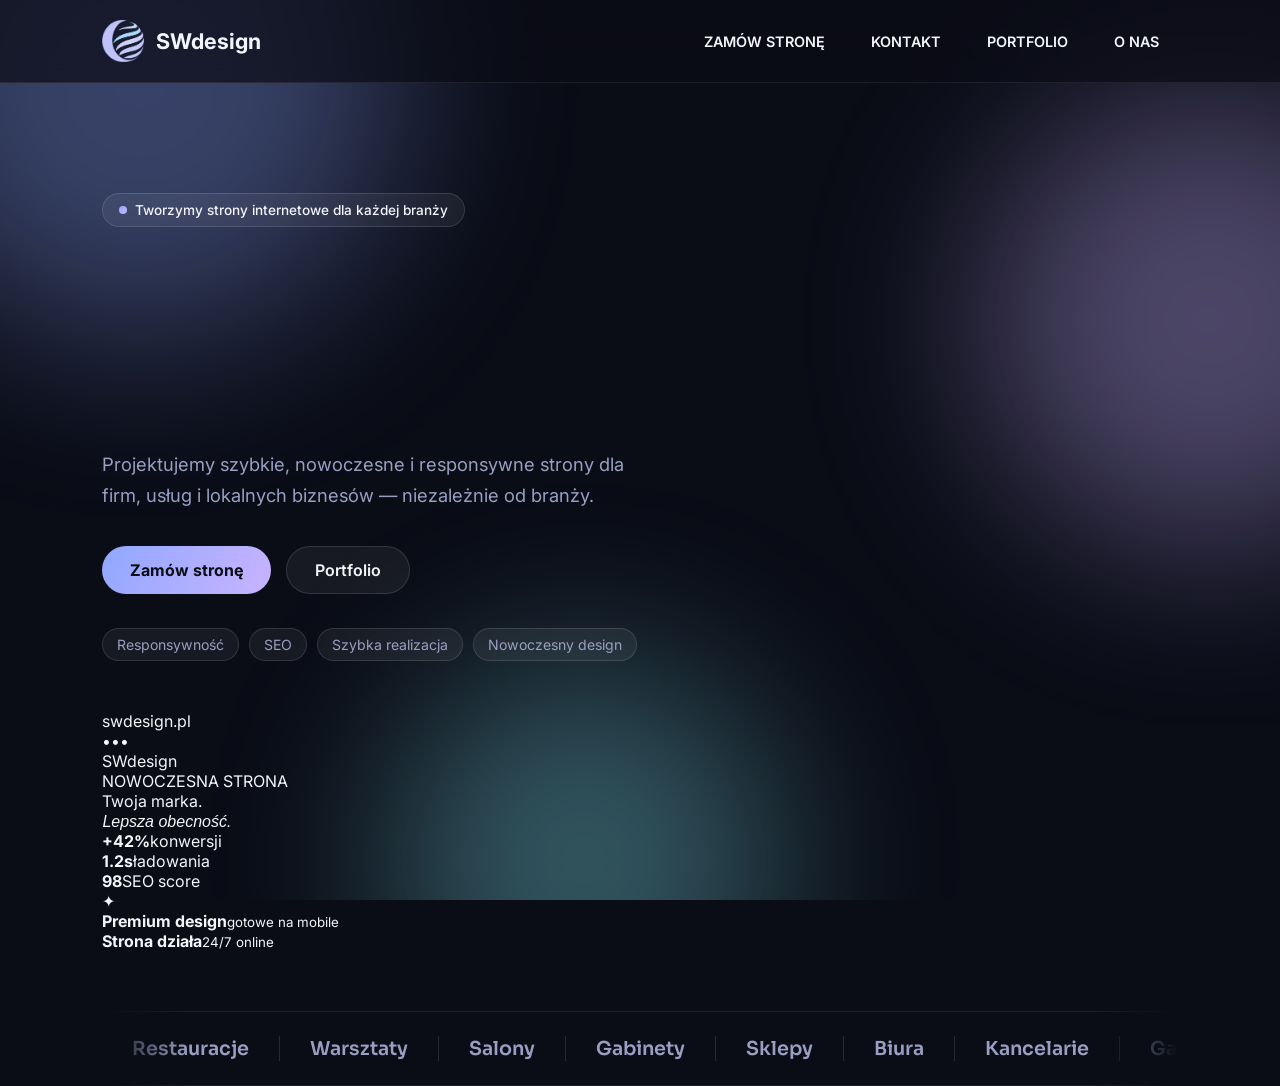
==== commit 1f2575c2: "Update index.html" ====
--- a/index.html
+++ b/index.html
@@ -4,7 +4,7 @@
     <meta charset="UTF-8">
     <meta name="viewport" content="width=device-width, initial-scale=1.0">
     <link rel="icon" sizes="32x32" href="logo.png">
-    <title>SWDesign</title>
+    <title>SWdesign</title>
     <link rel="stylesheet" href="styl.css">
     <link rel="preconnect" href="https://fonts.googleapis.com">
     <link rel="preconnect" href="https://fonts.gstatic.com" crossorigin>
@@ -14,7 +14,7 @@
 <div class="aurora"><span></span><span></span><span></span></div>
 <header>
     <div class="logo">
-        <img src="logo.png" alt="logo"><a href="index.html"><span>SWDesign</span></a>
+        <img src="logo.png" alt="logo"><a href="index.html"><span>SWdesign</span></a>
     </div>
     <button class="menu-toggle" id="menu-toggle">&#9776;</button>
     <nav>
@@ -45,6 +45,56 @@
             <span>SEO</span>
             <span>Szybka realizacja</span>
             <span>Nowoczesny design</span>
+        </div>
+    </div>
+
+    <div class="hero-visual" aria-label="Podgląd nowoczesnej strony internetowej">
+        <div class="visual-glow visual-glow-1"></div>
+        <div class="visual-glow visual-glow-2"></div>
+
+        <div class="browser-card">
+            <div class="browser-top">
+                <div class="browser-dots"><i></i><i></i><i></i></div>
+                <div class="browser-address">swdesign.pl</div>
+                <div class="browser-menu">•••</div>
+            </div>
+
+            <div class="browser-body">
+                <div class="mock-nav">
+                    <div class="mock-logo"><span></span> SWdesign</div>
+                    <div class="mock-nav-links"><b></b><b></b><b></b></div>
+                </div>
+
+                <div class="mock-hero">
+                    <div class="mock-copy">
+                        <span class="mock-kicker">NOWOCZESNA STRONA</span>
+                        <div class="mock-title">Twoja marka.<br><em>Lepsza obecność.</em></div>
+                        <div class="mock-lines"><b></b><b></b><b></b></div>
+                        <div class="mock-button"></div>
+                    </div>
+                    <div class="mock-orb">
+                        <div class="mock-orb-ring ring-a"></div>
+                        <div class="mock-orb-ring ring-b"></div>
+                        <div class="mock-orb-core"></div>
+                    </div>
+                </div>
+
+                <div class="mock-stats">
+                    <div><strong>+42%</strong><span>konwersji</span></div>
+                    <div><strong>1.2s</strong><span>ładowania</span></div>
+                    <div><strong>98</strong><span>SEO score</span></div>
+                </div>
+            </div>
+        </div>
+
+        <div class="floating-card floating-card-top">
+            <span class="floating-icon">✦</span>
+            <div><strong>Premium design</strong><small>gotowe na mobile</small></div>
+        </div>
+
+        <div class="floating-card floating-card-bottom">
+            <span class="status-dot"></span>
+            <div><strong>Strona działa</strong><small>24/7 online</small></div>
         </div>
     </div>
 
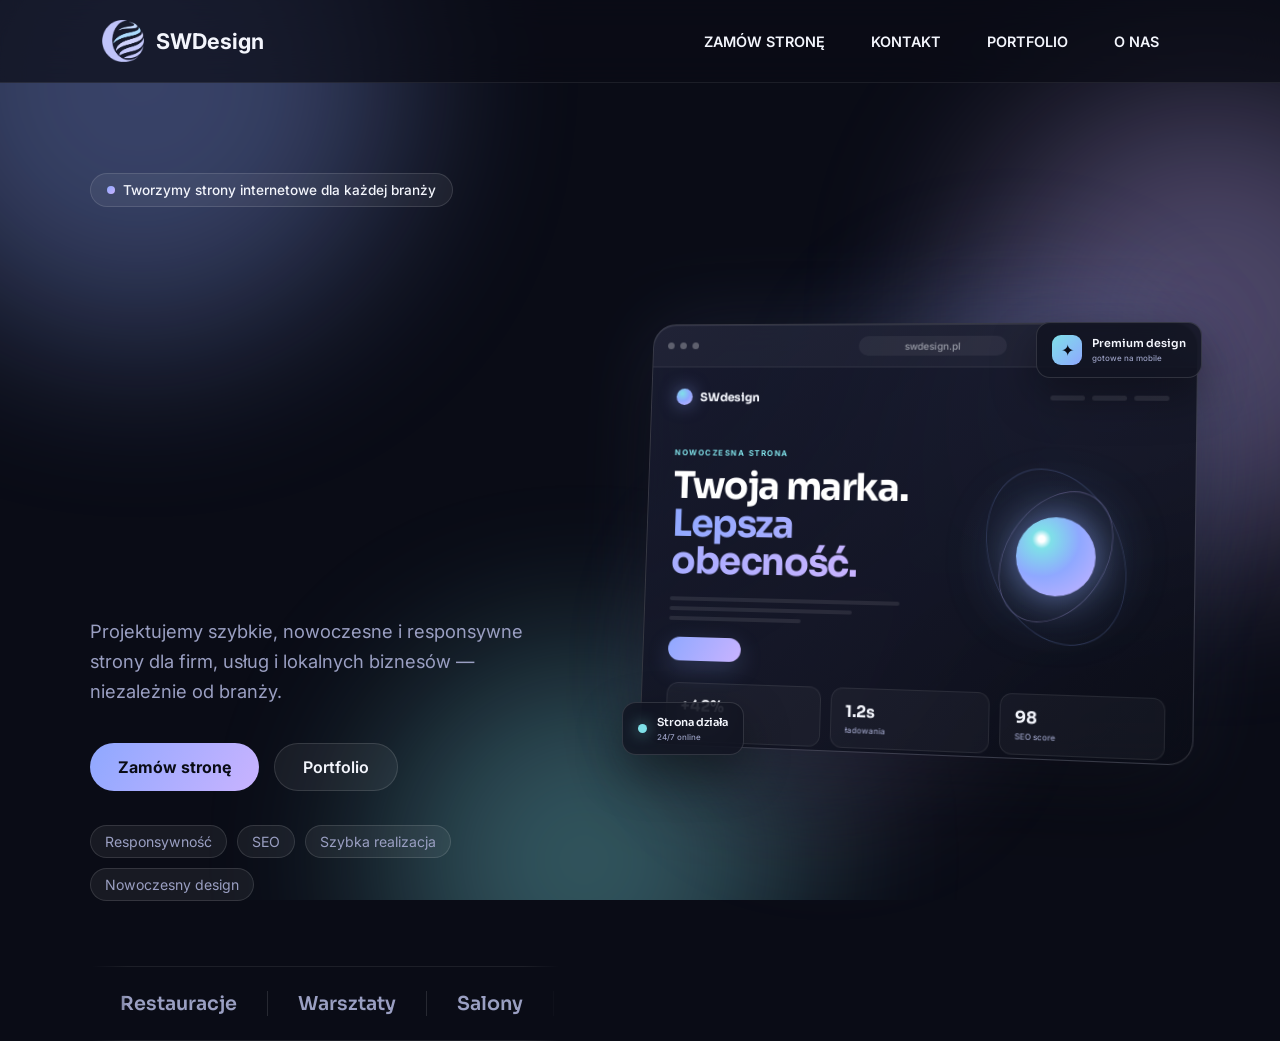
==== commit bc293142: "Update index.html" ====
--- a/index.html
+++ b/index.html
@@ -4,7 +4,7 @@
     <meta charset="UTF-8">
     <meta name="viewport" content="width=device-width, initial-scale=1.0">
     <link rel="icon" sizes="32x32" href="logo.png">
-    <title>SWdesign</title>
+    <title>SWDesign</title>
     <link rel="stylesheet" href="styl.css">
     <link rel="preconnect" href="https://fonts.googleapis.com">
     <link rel="preconnect" href="https://fonts.gstatic.com" crossorigin>
@@ -14,7 +14,7 @@
 <div class="aurora"><span></span><span></span><span></span></div>
 <header>
     <div class="logo">
-        <img src="logo.png" alt="logo"><a href="index.html"><span>SWdesign</span></a>
+        <img src="logo.png" alt="logo"><a href="index.html"><span>SWDesign</span></a>
     </div>
     <button class="menu-toggle" id="menu-toggle">&#9776;</button>
     <nav>
--- a/styl.css
+++ b/styl.css
@@ -810,3 +810,463 @@
     #hero { padding-top: 80px; }
     .industry-ticker-track span { font-size: 1rem; padding: 0 18px; }
 }
+
+/* ==========================================================================
+   NOWY HERO — podgląd strony zamiast pustej prawej kolumny
+   ========================================================================== */
+
+#hero {
+    display: grid;
+    grid-template-columns: minmax(0, 0.92fr) minmax(460px, 1.08fr);
+    align-items: center;
+    column-gap: clamp(35px, 6vw, 100px);
+    row-gap: 55px;
+    min-height: 650px;
+    padding: 90px 7% 0;
+}
+
+.hero-left {
+    max-width: 760px;
+    position: relative;
+    z-index: 3;
+}
+
+.hero-visual {
+    position: relative;
+    min-height: 540px;
+    display: flex;
+    align-items: center;
+    justify-content: center;
+    isolation: isolate;
+}
+
+.browser-card {
+    position: relative;
+    z-index: 3;
+    width: min(680px, 100%);
+    aspect-ratio: 1.28;
+    border: 1px solid rgba(255,255,255,.16);
+    border-radius: 24px;
+    background: linear-gradient(145deg, rgba(25,28,49,.92), rgba(10,12,22,.9));
+    box-shadow:
+        0 35px 90px rgba(0,0,0,.45),
+        0 0 90px rgba(143,168,255,.12),
+        inset 0 1px rgba(255,255,255,.08);
+    backdrop-filter: blur(18px);
+    overflow: hidden;
+    transform: perspective(1200px) rotateY(-7deg) rotateX(3deg) rotateZ(1deg);
+    animation: browserFloat 7s ease-in-out infinite;
+}
+
+.browser-top {
+    height: 44px;
+    display: grid;
+    grid-template-columns: 90px 1fr 60px;
+    align-items: center;
+    gap: 10px;
+    padding: 0 15px;
+    border-bottom: 1px solid rgba(255,255,255,.08);
+    background: rgba(255,255,255,.035);
+}
+
+.browser-dots {
+    display: flex;
+    gap: 6px;
+}
+
+.browser-dots i {
+    width: 7px;
+    height: 7px;
+    border-radius: 50%;
+    background: rgba(255,255,255,.28);
+}
+
+.browser-address {
+    justify-self: center;
+    min-width: 150px;
+    padding: 5px 22px;
+    border-radius: 999px;
+    background: rgba(255,255,255,.055);
+    color: rgba(243,245,252,.55);
+    font: 500 10px/1 Inter, sans-serif;
+    text-align: center;
+}
+
+.browser-menu {
+    justify-self: end;
+    color: rgba(255,255,255,.3);
+    letter-spacing: 2px;
+}
+
+.browser-body {
+    height: calc(100% - 44px);
+    padding: 22px 26px 25px;
+}
+
+.mock-nav {
+    display: flex;
+    align-items: center;
+    justify-content: space-between;
+    margin-bottom: 34px;
+}
+
+.mock-logo {
+    display: flex;
+    align-items: center;
+    gap: 8px;
+    color: #f3f5fc;
+    font: 700 12px Sora, sans-serif;
+}
+
+.mock-logo span {
+    width: 17px;
+    height: 17px;
+    border-radius: 50%;
+    background: radial-gradient(circle at 35% 30%, var(--cyan), var(--blue) 48%, var(--lavender));
+    box-shadow: 0 0 18px rgba(143,168,255,.5);
+}
+
+.mock-nav-links {
+    display: flex;
+    gap: 7px;
+}
+
+.mock-nav-links b {
+    width: 34px;
+    height: 5px;
+    border-radius: 99px;
+    background: rgba(255,255,255,.1);
+}
+
+.mock-hero {
+    display: grid;
+    grid-template-columns: 1fr .82fr;
+    align-items: center;
+    min-height: 230px;
+    gap: 20px;
+}
+
+.mock-copy {
+    position: relative;
+    z-index: 2;
+}
+
+.mock-kicker {
+    display: inline-block;
+    margin-bottom: 11px;
+    color: var(--cyan);
+    font: 700 8px/1 Inter, sans-serif;
+    letter-spacing: 1.5px;
+}
+
+.mock-title {
+    color: #fff;
+    font: 700 clamp(22px, 3vw, 38px)/1.02 Sora, sans-serif;
+    letter-spacing: -1.4px;
+}
+
+.mock-title em {
+    font-style: normal;
+    background: linear-gradient(110deg, var(--blue), var(--lavender));
+    -webkit-background-clip: text;
+    background-clip: text;
+    color: transparent;
+}
+
+.mock-lines {
+    display: grid;
+    gap: 6px;
+    margin: 17px 0;
+}
+
+.mock-lines b {
+    height: 4px;
+    width: 90%;
+    border-radius: 99px;
+    background: rgba(255,255,255,.09);
+}
+
+.mock-lines b:nth-child(2) { width: 72%; }
+.mock-lines b:nth-child(3) { width: 52%; }
+
+.mock-button {
+    width: 76px;
+    height: 24px;
+    border-radius: 99px;
+    background: linear-gradient(120deg, var(--blue), var(--lavender));
+    box-shadow: 0 8px 24px rgba(143,168,255,.22);
+}
+
+.mock-orb {
+    position: relative;
+    width: 210px;
+    height: 210px;
+    justify-self: center;
+    border-radius: 50%;
+    background: radial-gradient(circle, rgba(143,168,255,.09), transparent 66%);
+}
+
+.mock-orb-ring {
+    position: absolute;
+    inset: 15px;
+    border: 1px solid rgba(143,168,255,.22);
+    border-radius: 50%;
+    transform: rotate(-22deg) scaleX(.72);
+}
+
+.ring-a {
+    animation: orbSpin 11s linear infinite;
+}
+
+.ring-b {
+    inset: 35px;
+    border-color: rgba(201,179,255,.28);
+    transform: rotate(32deg) scaleX(.7);
+    animation: orbSpinReverse 8s linear infinite;
+}
+
+.mock-orb-core {
+    position: absolute;
+    width: 78px;
+    height: 78px;
+    inset: 0;
+    margin: auto;
+    border-radius: 50%;
+    background: radial-gradient(circle at 32% 28%, #fff 0 4%, var(--cyan) 12%, var(--blue) 48%, var(--lavender) 100%);
+    box-shadow:
+        0 0 35px rgba(143,168,255,.55),
+        0 0 85px rgba(127,224,232,.18);
+    animation: corePulse 4s ease-in-out infinite;
+}
+
+.mock-stats {
+    display: grid;
+    grid-template-columns: repeat(3, 1fr);
+    gap: 10px;
+    margin-top: 20px;
+}
+
+.mock-stats > div {
+    padding: 12px 14px;
+    border: 1px solid rgba(255,255,255,.08);
+    border-radius: 12px;
+    background: rgba(255,255,255,.035);
+}
+
+.mock-stats strong,
+.mock-stats span {
+    display: block;
+}
+
+.mock-stats strong {
+    color: #f3f5fc;
+    font: 700 16px Sora, sans-serif;
+}
+
+.mock-stats span {
+    margin-top: 3px;
+    color: var(--muted);
+    font: 500 8px Inter, sans-serif;
+}
+
+.floating-card {
+    position: absolute;
+    z-index: 5;
+    display: flex;
+    align-items: center;
+    gap: 10px;
+    padding: 12px 15px;
+    border: 1px solid rgba(255,255,255,.13);
+    border-radius: 14px;
+    background: rgba(16,18,31,.78);
+    box-shadow: 0 18px 45px rgba(0,0,0,.35);
+    backdrop-filter: blur(18px);
+    color: #f3f5fc;
+    animation: cardFloat 5s ease-in-out infinite;
+}
+
+.floating-card strong,
+.floating-card small {
+    display: block;
+}
+
+.floating-card strong {
+    font: 600 11px Sora, sans-serif;
+}
+
+.floating-card small {
+    margin-top: 3px;
+    color: var(--muted);
+    font: 500 8px Inter, sans-serif;
+}
+
+.floating-card-top {
+    top: 55px;
+    right: -12px;
+}
+
+.floating-card-bottom {
+    bottom: 52px;
+    left: -15px;
+    animation-delay: -2.2s;
+}
+
+.floating-icon {
+    display: grid;
+    place-items: center;
+    width: 30px;
+    height: 30px;
+    border-radius: 9px;
+    color: #0a0c16;
+    background: linear-gradient(135deg, var(--cyan), var(--blue));
+}
+
+.status-dot {
+    width: 9px;
+    height: 9px;
+    border-radius: 50%;
+    background: #7FE0E8;
+    box-shadow: 0 0 15px rgba(127,224,232,.75);
+}
+
+.visual-glow {
+    position: absolute;
+    border-radius: 50%;
+    filter: blur(70px);
+    pointer-events: none;
+    opacity: .23;
+    z-index: 0;
+}
+
+.visual-glow-1 {
+    width: 330px;
+    height: 330px;
+    right: 2%;
+    top: 5%;
+    background: var(--blue);
+}
+
+.visual-glow-2 {
+    width: 270px;
+    height: 270px;
+    left: 10%;
+    bottom: 2%;
+    background: var(--lavender);
+}
+
+@keyframes browserFloat {
+    0%, 100% { transform: perspective(1200px) rotateY(-7deg) rotateX(3deg) rotateZ(1deg) translateY(0); }
+    50% { transform: perspective(1200px) rotateY(-5deg) rotateX(2deg) rotateZ(.4deg) translateY(-10px); }
+}
+
+@keyframes cardFloat {
+    0%, 100% { transform: translateY(0); }
+    50% { transform: translateY(-9px); }
+}
+
+@keyframes orbSpin {
+    to { transform: rotate(338deg) scaleX(.72); }
+}
+
+@keyframes orbSpinReverse {
+    to { transform: rotate(-328deg) scaleX(.7); }
+}
+
+@media (max-width: 1100px) {
+    #hero {
+        grid-template-columns: 1fr;
+        padding-left: 8%;
+        padding-right: 8%;
+    }
+
+    .hero-left {
+        max-width: 800px;
+    }
+
+    .hero-visual {
+        min-height: 470px;
+        margin-top: -20px;
+    }
+
+    .floating-card-top { right: 2%; }
+    .floating-card-bottom { left: 2%; }
+}
+
+@media (max-width: 650px) {
+    #hero {
+        padding-top: 70px;
+        row-gap: 25px;
+    }
+
+    .hero-visual {
+        min-height: 370px;
+    }
+
+    .browser-card {
+        width: 100%;
+        border-radius: 18px;
+        transform: none;
+    }
+
+    .browser-body {
+        padding: 16px;
+    }
+
+    .mock-nav {
+        margin-bottom: 18px;
+    }
+
+    .mock-nav-links {
+        display: none;
+    }
+
+    .mock-hero {
+        min-height: 185px;
+    }
+
+    .mock-orb {
+        width: 135px;
+        height: 135px;
+    }
+
+    .mock-orb-core {
+        width: 54px;
+        height: 54px;
+    }
+
+    .mock-stats {
+        margin-top: 8px;
+    }
+
+    .mock-stats > div {
+        padding: 9px;
+    }
+
+    .mock-stats strong {
+        font-size: 12px;
+    }
+
+    .floating-card {
+        transform: scale(.82);
+    }
+
+    .floating-card-top {
+        top: 15px;
+        right: -8px;
+    }
+
+    .floating-card-bottom {
+        bottom: 8px;
+        left: -8px;
+    }
+}
+
+@media (prefers-reduced-motion: reduce) {
+    .browser-card,
+    .floating-card,
+    .ring-a,
+    .ring-b,
+    .mock-orb-core {
+        animation: none;
+    }
+}
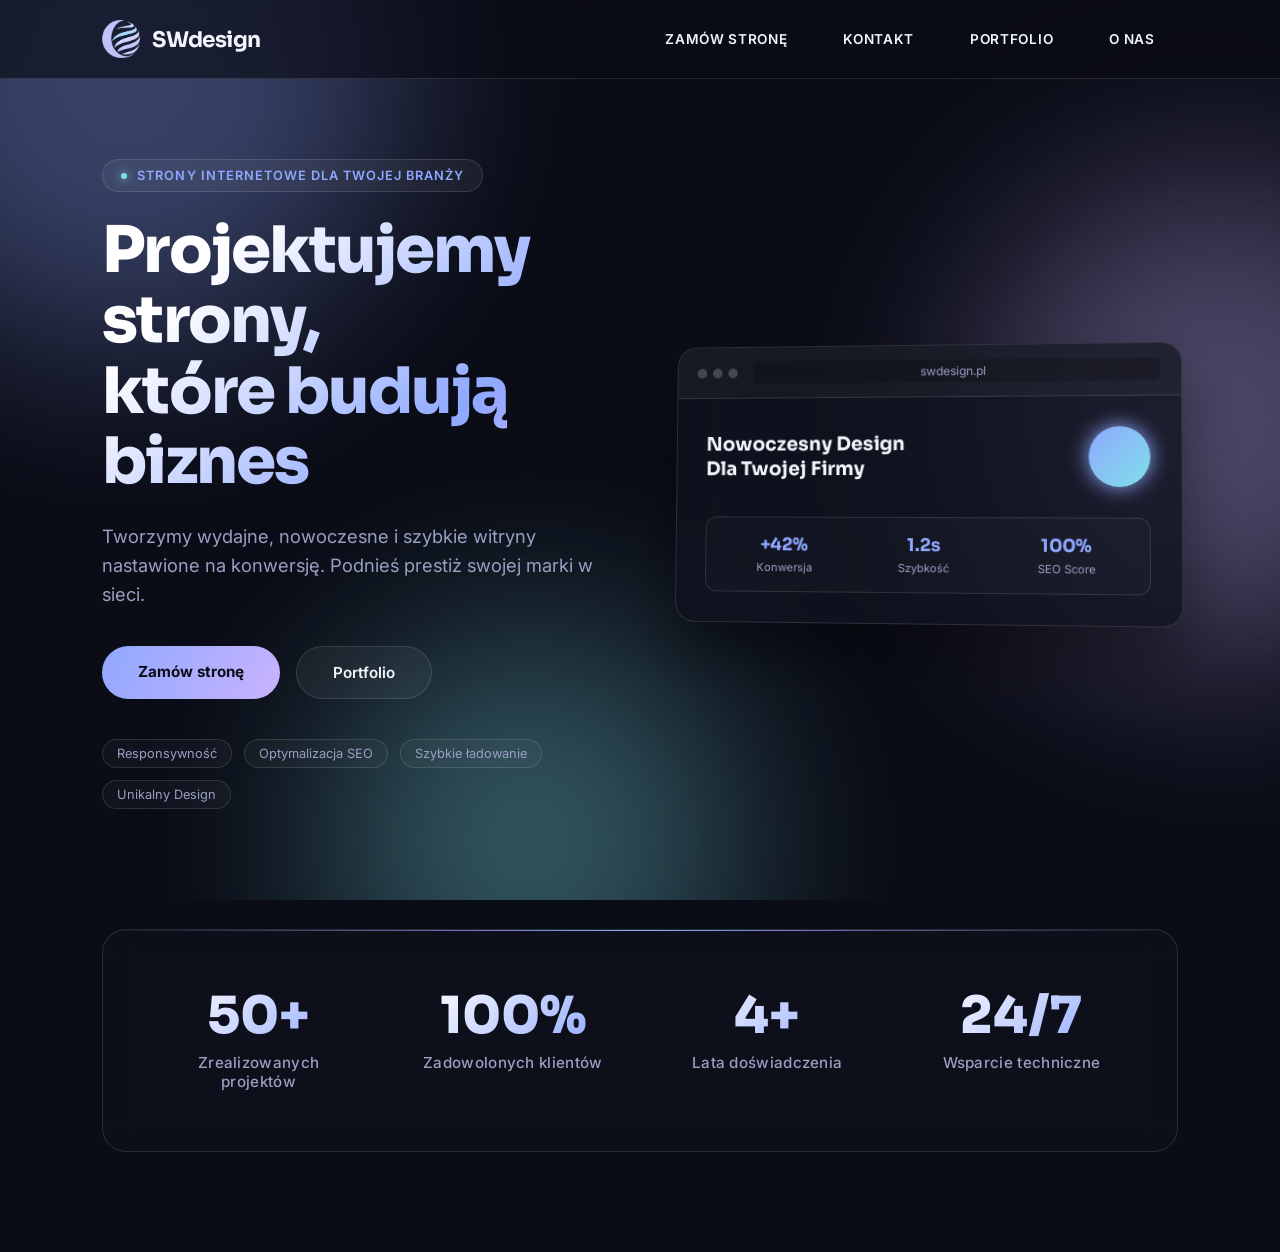
==== commit fb7c398c: "Update index.html zmiana na nowe" ====
--- a/index.html
+++ b/index.html
@@ -1,149 +1,619 @@
 <!DOCTYPE html>
-<html lang="PL">
+<html lang="pl">
 <head>
     <meta charset="UTF-8">
     <meta name="viewport" content="width=device-width, initial-scale=1.0">
     <link rel="icon" sizes="32x32" href="logo.png">
-    <title>SWDesign</title>
-    <link rel="stylesheet" href="styl.css">
+    <title>SWdesign — Nowoczesne Strony Internetowe</title>
     <link rel="preconnect" href="https://fonts.googleapis.com">
     <link rel="preconnect" href="https://fonts.gstatic.com" crossorigin>
-    <link href="https://fonts.googleapis.com/css2?family=Sora:wght@400;500;600;700;800&family=Inter:wght@400;500;600;700&display=swap" rel="stylesheet">
+    <link href="https://fonts.googleapis.com/css2?family=Inter:wght@400;500;600;700&family=Sora:wght@400;600;700;800&display=swap" rel="stylesheet">
+    
+    <style>
+        /* ==========================================================================
+           1. ZMIENNE I SYSTEM DESIGNU
+           ========================================================================== */
+        :root {
+            --c-bg: #0A0C16;
+            --c-bg-alt: #10121F;
+            --c-text: #F3F5FC;
+            --c-muted: #9A9FC2;
+            --c-blue: #8FA8FF;
+            --c-lavender: #C9B3FF;
+            --c-cyan: #7FE0E8;
+            --c-glass: rgba(255, 255, 255, 0.05);
+            --c-glass-border: rgba(255, 255, 255, 0.12);
+            
+            --ease-fluid: cubic-bezier(0.7, 0, 0.3, 1);
+            --ease-out-expo: cubic-bezier(0.16, 1, 0.3, 1);
+        }
+
+        * {
+            box-sizing: border-box;
+            margin: 0;
+            padding: 0;
+        }
+
+        body {
+            background-color: var(--c-bg);
+            color: var(--c-text);
+            font-family: 'Inter', sans-serif;
+            overflow-x: hidden;
+            -webkit-font-smoothing: antialiased;
+            text-rendering: optimizeLegibility;
+        }
+
+        a {
+            color: inherit;
+            text-decoration: none;
+            transition: color 0.4s var(--ease-fluid);
+        }
+
+        /* ==========================================================================
+           2. AURORA & EFEKTY TŁA
+           ========================================================================== */
+        .aurora {
+            position: fixed;
+            inset: 0;
+            z-index: -1;
+            overflow: hidden;
+            pointer-events: none;
+        }
+
+        .aurora span {
+            position: absolute;
+            border-radius: 50%;
+            filter: blur(100px);
+            opacity: 0.35;
+            animation: auroraDrift 22s ease-in-out infinite alternate;
+            will-change: transform;
+        }
+
+        .aurora span:nth-child(1) {
+            width: 550px; height: 550px;
+            background: var(--c-blue);
+            top: -200px; left: -150px;
+        }
+
+        .aurora span:nth-child(2) {
+            width: 480px; height: 480px;
+            background: var(--c-lavender);
+            top: 20%; right: -180px;
+            animation-delay: -7s;
+        }
+
+        .aurora span:nth-child(3) {
+            width: 420px; height: 420px;
+            background: var(--c-cyan);
+            bottom: -150px; left: 25%;
+            animation-delay: -14s;
+        }
+
+        @keyframes auroraDrift {
+            0% { transform: translate(0, 0) scale(1); }
+            50% { transform: translate(50px, 40px) scale(1.1); }
+            100% { transform: translate(-30px, -50px) scale(0.95); }
+        }
+
+        /* ==========================================================================
+           3. HEADER & NAWIGACJA
+           ========================================================================== */
+        header {
+            display: flex;
+            justify-content: space-between;
+            align-items: center;
+            padding: 20px 8%;
+            position: sticky;
+            top: 0;
+            z-index: 1000;
+            background: rgba(10, 12, 22, 0.65);
+            backdrop-filter: blur(16px);
+            border-bottom: 1px solid var(--c-glass-border);
+            transition: background 0.4s var(--ease-fluid);
+        }
+
+        .logo {
+            display: flex;
+            align-items: center;
+            gap: 12px;
+            font-family: 'Sora', sans-serif;
+            font-weight: 700;
+            font-size: 1.35rem;
+            letter-spacing: -0.02em;
+        }
+
+        .logo img {
+            width: 38px;
+            height: 38px;
+            object-fit: contain;
+        }
+
+        nav {
+            display: flex;
+            gap: 10px;
+        }
+
+        .naglowekprzycisk {
+            padding: 10px 22px;
+            border-radius: 999px;
+            font-size: 0.85rem;
+            font-weight: 600;
+            text-transform: uppercase;
+            letter-spacing: 0.05em;
+            border: 1px solid transparent;
+            transition: border-color 0.4s var(--ease-fluid), background-color 0.4s var(--ease-fluid), transform 0.4s var(--ease-fluid);
+        }
+
+        .naglowekprzycisk:hover {
+            background: var(--c-glass);
+            border-color: var(--c-glass-border);
+            transform: translateY(-2px);
+        }
+
+        .menu-toggle {
+            display: none;
+            background: none;
+            border: none;
+            color: var(--c-text);
+            font-size: 1.8rem;
+            cursor: pointer;
+        }
+
+        /* ==========================================================================
+           4. STRUKTURA HERO & ANIMACJE WEJŚCIA
+           ========================================================================== */
+        #content {
+            opacity: 0;
+            transform: translateY(20px);
+            transition: opacity 0.8s var(--ease-fluid), transform 0.8s var(--ease-fluid);
+        }
+
+        #content.page-in {
+            opacity: 1;
+            transform: translateY(0);
+        }
+
+        #hero {
+            padding: 80px 8% 60px;
+            display: grid;
+            grid-template-columns: 1fr 1fr;
+            gap: 60px;
+            align-items: center;
+        }
+
+        .hero-left {
+            max-width: 620px;
+        }
+
+        .hero-anim {
+            opacity: 0;
+            transform: translateY(30px);
+            animation: slideInUp 1s var(--ease-out-expo) forwards;
+        }
+
+        .hero-anim:nth-child(1) { animation-delay: 0.1s; }
+        .hero-anim:nth-child(2) { animation-delay: 0.25s; }
+        .hero-anim:nth-child(3) { animation-delay: 0.4s; }
+        .hero-anim:nth-child(4) { animation-delay: 0.55s; }
+        .hero-anim:nth-child(5) { animation-delay: 0.7s; }
+
+        @keyframes slideInUp {
+            to {
+                opacity: 1;
+                transform: translateY(0);
+            }
+        }
+
+        .badge {
+            display: inline-flex;
+            align-items: center;
+            gap: 10px;
+            padding: 8px 18px;
+            border-radius: 999px;
+            background: var(--c-glass);
+            border: 1px solid var(--c-glass-border);
+            font-size: 0.8rem;
+            font-weight: 600;
+            text-transform: uppercase;
+            letter-spacing: 0.08em;
+            color: var(--c-blue);
+            margin-bottom: 24px;
+        }
+
+        .badge::before {
+            content: '';
+            width: 6px;
+            height: 6px;
+            border-radius: 50%;
+            background: var(--c-cyan);
+            box-shadow: 0 0 10px var(--c-cyan);
+        }
+
+        h1 {
+            font-family: 'Sora', sans-serif;
+            font-size: clamp(2.5rem, 5vw, 4rem);
+            font-weight: 800;
+            line-height: 1.1;
+            letter-spacing: -0.03em;
+            margin-bottom: 24px;
+            background: linear-gradient(135deg, #FFFFFF 20%, var(--c-blue) 70%, var(--c-lavender) 100%);
+            -webkit-background-clip: text;
+            -webkit-text-fill-color: transparent;
+        }
+
+        .hero-left p {
+            color: var(--c-muted);
+            font-size: 1.15rem;
+            line-height: 1.6;
+            margin-bottom: 36px;
+        }
+
+        .hero-buttons {
+            display: flex;
+            gap: 16px;
+            margin-bottom: 40px;
+        }
+
+        .btn-primary {
+            background: linear-gradient(120deg, var(--c-blue), var(--c-lavender));
+            color: var(--c-bg);
+            padding: 16px 36px;
+            border-radius: 999px;
+            font-weight: 700;
+            font-size: 0.95rem;
+            transition: transform 0.4s var(--ease-fluid), box-shadow 0.4s var(--ease-fluid);
+        }
+
+        .btn-primary:hover {
+            transform: translateY(-3px);
+            box-shadow: 0 12px 32px rgba(143, 168, 255, 0.35);
+        }
+
+        .btn-secondary {
+            background: var(--c-glass);
+            border: 1px solid var(--c-glass-border);
+            color: var(--c-text);
+            padding: 16px 36px;
+            border-radius: 999px;
+            font-weight: 600;
+            font-size: 0.95rem;
+            transition: background-color 0.4s var(--ease-fluid), transform 0.4s var(--ease-fluid);
+        }
+
+        .btn-secondary:hover {
+            background: rgba(255, 255, 255, 0.1);
+            transform: translateY(-3px);
+        }
+
+        .features {
+            display: flex;
+            flex-wrap: wrap;
+            gap: 12px;
+        }
+
+        .features span {
+            font-size: 0.8rem;
+            color: var(--c-muted);
+            background: rgba(255, 255, 255, 0.03);
+            border: 1px solid var(--c-glass-border);
+            padding: 6px 14px;
+            border-radius: 999px;
+        }
+
+        /* ==========================================================================
+           5. MOCKUP WIZUALNY
+           ========================================================================== */
+        .hero-visual {
+            position: relative;
+            display: flex;
+            justify-content: center;
+            align-items: center;
+        }
+
+        .browser-card {
+            width: 100%;
+            max-width: 540px;
+            background: rgba(16, 18, 31, 0.8);
+            border: 1px solid var(--c-glass-border);
+            border-radius: 20px;
+            overflow: hidden;
+            backdrop-filter: blur(20px);
+            box-shadow: 0 30px 60px rgba(0, 0, 0, 0.4);
+            transform: perspective(1000px) rotateY(-5deg) rotateX(2deg);
+            transition: transform 0.6s var(--ease-out-expo);
+        }
+
+        .hero-visual:hover .browser-card {
+            transform: perspective(1000px) rotateY(0deg) rotateX(0deg);
+        }
+
+        .browser-top {
+            display: flex;
+            align-items: center;
+            padding: 14px 20px;
+            background: rgba(255, 255, 255, 0.03);
+            border-bottom: 1px solid var(--c-glass-border);
+            gap: 16px;
+        }
+
+        .browser-dots {
+            display: flex;
+            gap: 6px;
+        }
+
+        .browser-dots i {
+            width: 10px;
+            height: 10px;
+            border-radius: 50%;
+            background: rgba(255, 255, 255, 0.2);
+        }
+
+        .browser-address {
+            flex-grow: 1;
+            text-align: center;
+            background: rgba(0, 0, 0, 0.2);
+            padding: 4px 12px;
+            border-radius: 6px;
+            font-size: 0.75rem;
+            color: var(--c-muted);
+        }
+
+        .browser-body {
+            padding: 30px;
+        }
+
+        .mock-hero {
+            display: flex;
+            justify-content: space-between;
+            align-items: center;
+            margin-bottom: 30px;
+        }
+
+        .mock-title {
+            font-family: 'Sora', sans-serif;
+            font-size: 1.2rem;
+            font-weight: 700;
+            line-height: 1.3;
+        }
+
+        .mock-orb {
+            width: 60px;
+            height: 60px;
+            border-radius: 50%;
+            background: linear-gradient(135deg, var(--c-blue), var(--c-cyan));
+            box-shadow: 0 0 20px var(--c-blue);
+            animation: pulseOrb 3s ease-in-out infinite alternate;
+        }
+
+        @keyframes pulseOrb {
+            0% { transform: scale(0.9); opacity: 0.8; }
+            100% { transform: scale(1.1); opacity: 1; }
+        }
+
+        .mock-stats {
+            display: grid;
+            grid-template-columns: repeat(3, 1fr);
+            gap: 12px;
+            background: rgba(255, 255, 255, 0.02);
+            padding: 16px;
+            border-radius: 12px;
+            border: 1px solid var(--c-glass-border);
+            text-align: center;
+        }
+
+        .mock-stats strong {
+            display: block;
+            font-family: 'Sora', sans-serif;
+            color: var(--c-blue);
+            font-size: 1.1rem;
+        }
+
+        .mock-stats span {
+            font-size: 0.7rem;
+            color: var(--c-muted);
+        }
+
+        /* ==========================================================================
+           6. SEKCJA STATYSTYK (LICZNIKI)
+           ========================================================================== */
+        .stats-section {
+            padding: 60px 8% 100px;
+            position: relative;
+        }
+
+        .stats-container {
+            display: grid;
+            grid-template-columns: repeat(auto-fit, minmax(220px, 1fr));
+            gap: 24px;
+            background: rgba(16, 18, 31, 0.5);
+            border: 1px solid var(--c-glass-border);
+            backdrop-filter: blur(16px);
+            padding: 40px;
+            border-radius: 24px;
+            position: relative;
+            overflow: hidden;
+        }
+
+        .stats-container::before {
+            content: '';
+            position: absolute;
+            top: 0;
+            left: 0;
+            right: 0;
+            height: 1px;
+            background: linear-gradient(90deg, transparent, var(--c-blue), transparent);
+        }
+
+        .stat-card {
+            text-align: center;
+            padding: 20px;
+            transition: transform 0.4s var(--ease-fluid);
+        }
+
+        .stat-card:hover {
+            transform: translateY(-5px);
+        }
+
+        .stat-number {
+            font-family: 'Sora', sans-serif;
+            font-size: clamp(2.5rem, 4vw, 3.5rem);
+            font-weight: 800;
+            line-height: 1;
+            margin-bottom: 12px;
+            background: linear-gradient(135deg, #FFFFFF, var(--c-blue));
+            -webkit-background-clip: text;
+            -webkit-text-fill-color: transparent;
+        }
+
+        .stat-label {
+            color: var(--c-muted);
+            font-size: 0.95rem;
+            font-weight: 500;
+            letter-spacing: 0.02em;
+        }
+
+        /* ==========================================================================
+           7. RESPONSYWNOŚĆ
+           ========================================================================== */
+        @media (max-width: 992px) {
+            #hero {
+                grid-template-columns: 1fr;
+                padding-top: 40px;
+            }
+            .hero-left {
+                max-width: 100%;
+            }
+        }
+
+        @media (max-width: 768px) {
+            .menu-toggle { display: block; }
+            nav {
+                display: none;
+                position: absolute;
+                top: 100%;
+                right: 8%;
+                background: var(--c-bg-alt);
+                border: 1px solid var(--c-glass-border);
+                flex-direction: column;
+                padding: 20px;
+                border-radius: 16px;
+                box-shadow: 0 20px 40px rgba(0,0,0,0.5);
+            }
+            nav.active { display: flex; }
+            .stats-container {
+                grid-template-columns: 1fr;
+                padding: 20px;
+            }
+        }
+    </style>
 </head>
 <body>
-<div class="aurora"><span></span><span></span><span></span></div>
+
+<div class="aurora">
+    <span></span>
+    <span></span>
+    <span></span>
+</div>
+
 <header>
     <div class="logo">
-        <img src="logo.png" alt="logo"><a href="index.html"><span>SWDesign</span></a>
+        <img src="logo.png" alt="SWdesign Logo">
+        <a href="index.html"><span>SWdesign</span></a>
     </div>
-    <button class="menu-toggle" id="menu-toggle">&#9776;</button>
+    <button class="menu-toggle" id="menu-toggle" aria-label="Otwórz menu">&#9776;</button>
     <nav>
-        <a class="naglowekprzycisk" href="zamowienia.html">ZAMÓW STRONĘ</a>
-        <a class="naglowekprzycisk" href="kontakt.html">KONTAKT</a>
-        <a class="naglowekprzycisk" href="portfolio.html">PORTFOLIO</a>
-        <a class="naglowekprzycisk" href="onas.html">O NAS</a>
+        <a class="naglowekprzycisk" href="zamowienia.html">Zamów stronę</a>
+        <a class="naglowekprzycisk" href="kontakt.html">Kontakt</a>
+        <a class="naglowekprzycisk" href="portfolio.html">Portfolio</a>
+        <a class="naglowekprzycisk" href="onas.html">O nas</a>
     </nav>
 </header>
+
 <main id="content">
-<section id="hero">
-    <div class="hero-left">
-        <div class="badge hero-anim">Tworzymy strony internetowe dla każdej branży</div>
-        <h1 class="hero-anim">
-            Strony internetowe,<br>
-            które zdobywają klientów
-        </h1>
-        <p class="hero-anim">
-            Projektujemy szybkie, nowoczesne i responsywne strony
-            dla firm, usług i lokalnych biznesów — niezależnie od branży.
-        </p>
-        <div class="hero-buttons hero-anim">
-            <a href="zamowienia.html" class="btn-primary">Zamów stronę</a>
-            <a href="portfolio.html" class="btn-secondary">Portfolio</a>
+    <section id="hero">
+        <div class="hero-left">
+            <div class="badge hero-anim">Strony internetowe dla Twojej branży</div>
+            <h1 class="hero-anim">
+                Projektujemy strony,<br>które budują biznes
+            </h1>
+            <p class="hero-anim">
+                Tworzymy wydajne, nowoczesne i szybkie witryny nastawione na konwersję. Podnieś prestiż swojej marki w sieci.
+            </p>
+            <div class="hero-buttons hero-anim">
+                <a href="zamowienia.html" class="btn-primary">Zamów stronę</a>
+                <a href="portfolio.html" class="btn-secondary">Portfolio</a>
+            </div>
+            <div class="features hero-anim">
+                <span>Responsywność</span>
+                <span>Optymalizacja SEO</span>
+                <span>Szybkie ładowanie</span>
+                <span>Unikalny Design</span>
+            </div>
         </div>
-        <div class="features hero-anim">
-            <span>Responsywność</span>
-            <span>SEO</span>
-            <span>Szybka realizacja</span>
-            <span>Nowoczesny design</span>
-        </div>
-    </div>
-
-    <div class="hero-visual" aria-label="Podgląd nowoczesnej strony internetowej">
-        <div class="visual-glow visual-glow-1"></div>
-        <div class="visual-glow visual-glow-2"></div>
-
-        <div class="browser-card">
-            <div class="browser-top">
-                <div class="browser-dots"><i></i><i></i><i></i></div>
-                <div class="browser-address">swdesign.pl</div>
-                <div class="browser-menu">•••</div>
-            </div>
-
-            <div class="browser-body">
-                <div class="mock-nav">
-                    <div class="mock-logo"><span></span> SWdesign</div>
-                    <div class="mock-nav-links"><b></b><b></b><b></b></div>
+
+        <div class="hero-visual">
+            <div class="browser-card">
+                <div class="browser-top">
+                    <div class="browser-dots"><i></i><i></i><i></i></div>
+                    <div class="browser-address">swdesign.pl</div>
                 </div>
-
-                <div class="mock-hero">
-                    <div class="mock-copy">
-                        <span class="mock-kicker">NOWOCZESNA STRONA</span>
-                        <div class="mock-title">Twoja marka.<br><em>Lepsza obecność.</em></div>
-                        <div class="mock-lines"><b></b><b></b><b></b></div>
-                        <div class="mock-button"></div>
+                <div class="browser-body">
+                    <div class="mock-hero">
+                        <div>
+                            <div class="mock-title">Nowoczesny Design<br>Dla Twojej Firmy</div>
+                        </div>
+                        <div class="mock-orb"></div>
                     </div>
-                    <div class="mock-orb">
-                        <div class="mock-orb-ring ring-a"></div>
-                        <div class="mock-orb-ring ring-b"></div>
-                        <div class="mock-orb-core"></div>
+                    <div class="mock-stats">
+                        <div><strong>+42%</strong><span>Konwersja</span></div>
+                        <div><strong>1.2s</strong><span>Szybkość</span></div>
+                        <div><strong>100%</strong><span>SEO Score</span></div>
                     </div>
-                </div>
-
-                <div class="mock-stats">
-                    <div><strong>+42%</strong><span>konwersji</span></div>
-                    <div><strong>1.2s</strong><span>ładowania</span></div>
-                    <div><strong>98</strong><span>SEO score</span></div>
                 </div>
             </div>
         </div>
-
-        <div class="floating-card floating-card-top">
-            <span class="floating-icon">✦</span>
-            <div><strong>Premium design</strong><small>gotowe na mobile</small></div>
+    </section>
+
+    <!-- Nowa sekcja z przejściem i statystykami -->
+    <section class="stats-section">
+        <div class="stats-container">
+            <div class="stat-card">
+                <div class="stat-number">50+</div>
+                <div class="stat-label">Zrealizowanych projektów</div>
+            </div>
+            <div class="stat-card">
+                <div class="stat-number">100%</div>
+                <div class="stat-label">Zadowolonych klientów</div>
+            </div>
+            <div class="stat-card">
+                <div class="stat-number">4+</div>
+                <div class="stat-label">Lata doświadczenia</div>
+            </div>
+            <div class="stat-card">
+                <div class="stat-number">24/7</div>
+                <div class="stat-label">Wsparcie techniczne</div>
+            </div>
         </div>
-
-        <div class="floating-card floating-card-bottom">
-            <span class="status-dot"></span>
-            <div><strong>Strona działa</strong><small>24/7 online</small></div>
-        </div>
-    </div>
-
-    <div class="industry-ticker">
-        <div class="industry-ticker-track">
-            <span>Restauracje</span><span>Warsztaty</span><span>Salony</span><span>Gabinety</span><span>Sklepy</span><span>Biura</span><span>Kancelarie</span><span>Gastronomia</span><span>Hotele</span><span>Fitness</span>
-            <span>Restauracje</span><span>Warsztaty</span><span>Salony</span><span>Gabinety</span><span>Sklepy</span><span>Biura</span><span>Kancelarie</span><span>Gastronomia</span><span>Hotele</span><span>Fitness</span>
-        </div>
-    </div>
-</section>
+    </section>
 </main>
+
 <script>
 document.addEventListener("DOMContentLoaded", () => {
     const content = document.getElementById("content");
-    const toggle = document.querySelector(".menu-toggle");
+    const toggle = document.getElementById("menu-toggle");
     const nav = document.querySelector("nav");
+
     if (toggle && nav) {
         toggle.addEventListener("click", () => nav.classList.toggle("active"));
     }
-    if (!content) return;
-    requestAnimationFrame(() => {
-        content.classList.add("page-in");
-    });
-    document.addEventListener("click", (e) => {
-        const link = e.target.closest("a");
-        if (!link) return;
-        if (link.target === "_blank" || link.href.includes("#")) return;
-        e.preventDefault();
-        content.classList.remove("page-in");
-        content.classList.add("page-out");
-        setTimeout(() => {
-            window.location.href = link.href;
-        }, 450);
-    });
-
-    // scroll-reveal dla elementów .reveal (portfolio, cennik itd.)
-    const revealEls = document.querySelectorAll(".reveal");
-    if (revealEls.length) {
-        const io = new IntersectionObserver((entries) => {
-            entries.forEach(entry => {
-                if (entry.isIntersecting) {
-                    entry.target.classList.add("in-view");
-                    io.unobserve(entry.target);
-                }
-            });
-        }, { threshold: 0.15 });
-        revealEls.forEach(el => io.observe(el));
+
+    if (content) {
+        requestAnimationFrame(() => {
+            content.classList.add("page-in");
+        });
     }
 });
 </script>
+
 </body>
 </html>
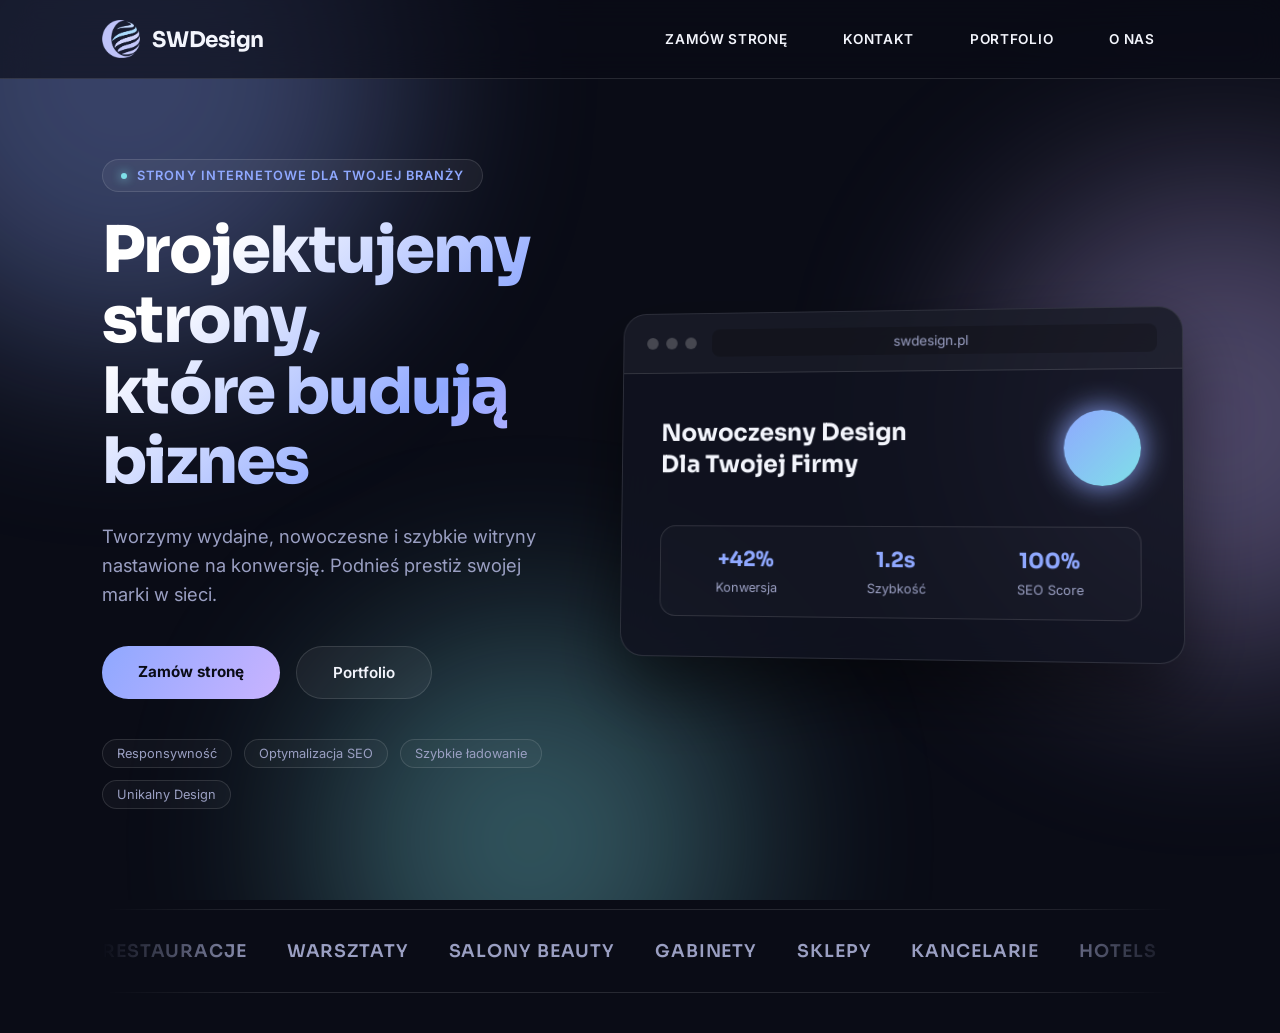
==== commit d252c87c: "Update index.html" ====
--- a/index.html
+++ b/index.html
@@ -4,7 +4,7 @@
     <meta charset="UTF-8">
     <meta name="viewport" content="width=device-width, initial-scale=1.0">
     <link rel="icon" sizes="32x32" href="logo.png">
-    <title>SWdesign — Nowoczesne Strony Internetowe</title>
+    <title>SWDesign — Nowoczesne Strony Internetowe</title>
     <link rel="preconnect" href="https://fonts.googleapis.com">
     <link rel="preconnect" href="https://fonts.gstatic.com" crossorigin>
     <link href="https://fonts.googleapis.com/css2?family=Inter:wght@400;500;600;700&family=Sora:wght@400;600;700;800&display=swap" rel="stylesheet">
@@ -174,11 +174,12 @@
         }
 
         #hero {
-            padding: 80px 8% 60px;
+            padding: 80px 8% 40px;
             display: grid;
-            grid-template-columns: 1fr 1fr;
+            grid-template-columns: 1fr 1.25fr;
             gap: 60px;
             align-items: center;
+            min-height: calc(100vh - 80px);
         }
 
         .hero-left {
@@ -301,24 +302,25 @@
         }
 
         /* ==========================================================================
-           5. MOCKUP WIZUALNY
+           5. MOCKUP WIZUALNY (POWIĘKSZONY)
            ========================================================================== */
         .hero-visual {
             position: relative;
             display: flex;
             justify-content: center;
             align-items: center;
+            width: 100%;
         }
 
         .browser-card {
             width: 100%;
-            max-width: 540px;
-            background: rgba(16, 18, 31, 0.8);
+            max-width: 680px; /* Zwiększono rozmiar mockupu */
+            background: rgba(16, 18, 31, 0.85);
             border: 1px solid var(--c-glass-border);
-            border-radius: 20px;
+            border-radius: 24px;
             overflow: hidden;
             backdrop-filter: blur(20px);
-            box-shadow: 0 30px 60px rgba(0, 0, 0, 0.4);
+            box-shadow: 0 35px 70px rgba(0, 0, 0, 0.5);
             transform: perspective(1000px) rotateY(-5deg) rotateX(2deg);
             transition: transform 0.6s var(--ease-out-expo);
         }
@@ -330,7 +332,7 @@
         .browser-top {
             display: flex;
             align-items: center;
-            padding: 14px 20px;
+            padding: 16px 24px;
             background: rgba(255, 255, 255, 0.03);
             border-bottom: 1px solid var(--c-glass-border);
             gap: 16px;
@@ -338,12 +340,12 @@
 
         .browser-dots {
             display: flex;
-            gap: 6px;
+            gap: 8px;
         }
 
         .browser-dots i {
-            width: 10px;
-            height: 10px;
+            width: 12px;
+            height: 12px;
             border-radius: 50%;
             background: rgba(255, 255, 255, 0.2);
         }
@@ -352,36 +354,36 @@
             flex-grow: 1;
             text-align: center;
             background: rgba(0, 0, 0, 0.2);
-            padding: 4px 12px;
-            border-radius: 6px;
-            font-size: 0.75rem;
+            padding: 6px 16px;
+            border-radius: 8px;
+            font-size: 0.85rem;
             color: var(--c-muted);
         }
 
         .browser-body {
-            padding: 30px;
+            padding: 40px;
         }
 
         .mock-hero {
             display: flex;
             justify-content: space-between;
             align-items: center;
-            margin-bottom: 30px;
+            margin-bottom: 40px;
         }
 
         .mock-title {
             font-family: 'Sora', sans-serif;
-            font-size: 1.2rem;
+            font-size: 1.5rem;
             font-weight: 700;
             line-height: 1.3;
         }
 
         .mock-orb {
-            width: 60px;
-            height: 60px;
+            width: 75px;
+            height: 75px;
             border-radius: 50%;
             background: linear-gradient(135deg, var(--c-blue), var(--c-cyan));
-            box-shadow: 0 0 20px var(--c-blue);
+            box-shadow: 0 0 30px var(--c-blue);
             animation: pulseOrb 3s ease-in-out infinite alternate;
         }
 
@@ -393,10 +395,10 @@
         .mock-stats {
             display: grid;
             grid-template-columns: repeat(3, 1fr);
-            gap: 12px;
+            gap: 16px;
             background: rgba(255, 255, 255, 0.02);
-            padding: 16px;
-            border-radius: 12px;
+            padding: 20px;
+            border-radius: 16px;
             border: 1px solid var(--c-glass-border);
             text-align: center;
         }
@@ -405,71 +407,50 @@
             display: block;
             font-family: 'Sora', sans-serif;
             color: var(--c-blue);
+            font-size: 1.3rem;
+            margin-bottom: 4px;
+        }
+
+        .mock-stats span {
+            font-size: 0.8rem;
+            color: var(--c-muted);
+        }
+
+        /* ==========================================================================
+           6. TICKER BRANŻOWY
+           ========================================================================== */
+        .industry-ticker {
+            grid-column: 1 / -1;
+            width: 100%;
+            overflow: hidden;
+            padding: 30px 0;
+            border-top: 1px solid var(--c-glass-border);
+            border-bottom: 1px solid var(--c-glass-border);
+            margin-top: 40px;
+            mask-image: linear-gradient(90deg, transparent, #000 15%, #000 85%, transparent);
+            -webkit-mask-image: linear-gradient(90deg, transparent, #000 15%, #000 85%, transparent);
+        }
+
+        .industry-ticker-track {
+            display: flex;
+            gap: 40px;
+            white-space: nowrap;
+            will-change: transform;
+            animation: ticker 25s linear infinite;
+        }
+
+        .industry-ticker-track span {
+            font-family: 'Sora', sans-serif;
             font-size: 1.1rem;
-        }
-
-        .mock-stats span {
-            font-size: 0.7rem;
+            font-weight: 600;
             color: var(--c-muted);
-        }
-
-        /* ==========================================================================
-           6. SEKCJA STATYSTYK (LICZNIKI)
-           ========================================================================== */
-        .stats-section {
-            padding: 60px 8% 100px;
-            position: relative;
-        }
-
-        .stats-container {
-            display: grid;
-            grid-template-columns: repeat(auto-fit, minmax(220px, 1fr));
-            gap: 24px;
-            background: rgba(16, 18, 31, 0.5);
-            border: 1px solid var(--c-glass-border);
-            backdrop-filter: blur(16px);
-            padding: 40px;
-            border-radius: 24px;
-            position: relative;
-            overflow: hidden;
-        }
-
-        .stats-container::before {
-            content: '';
-            position: absolute;
-            top: 0;
-            left: 0;
-            right: 0;
-            height: 1px;
-            background: linear-gradient(90deg, transparent, var(--c-blue), transparent);
-        }
-
-        .stat-card {
-            text-align: center;
-            padding: 20px;
-            transition: transform 0.4s var(--ease-fluid);
-        }
-
-        .stat-card:hover {
-            transform: translateY(-5px);
-        }
-
-        .stat-number {
-            font-family: 'Sora', sans-serif;
-            font-size: clamp(2.5rem, 4vw, 3.5rem);
-            font-weight: 800;
-            line-height: 1;
-            margin-bottom: 12px;
-            background: linear-gradient(135deg, #FFFFFF, var(--c-blue));
-            -webkit-background-clip: text;
-            -webkit-text-fill-color: transparent;
-        }
-
-        .stat-label {
-            color: var(--c-muted);
-            font-size: 0.95rem;
-            font-weight: 500;
-            letter-spacing: 0.02em;
+            letter-spacing: 0.05em;
+            text-transform: uppercase;
+        }
+
+        @keyframes ticker {
+            0% { transform: translateX(0); }
+            100% { transform: translateX(-50%); }
         }
 
         /* ==========================================================================
@@ -500,10 +481,6 @@
                 box-shadow: 0 20px 40px rgba(0,0,0,0.5);
             }
             nav.active { display: flex; }
-            .stats-container {
-                grid-template-columns: 1fr;
-                padding: 20px;
-            }
         }
     </style>
 </head>
@@ -518,7 +495,7 @@
 <header>
     <div class="logo">
         <img src="logo.png" alt="SWdesign Logo">
-        <a href="index.html"><span>SWdesign</span></a>
+        <a href="index.html"><span>SWDesign</span></a>
     </div>
     <button class="menu-toggle" id="menu-toggle" aria-label="Otwórz menu">&#9776;</button>
     <nav>
@@ -572,26 +549,11 @@
                 </div>
             </div>
         </div>
-    </section>
-
-    <!-- Nowa sekcja z przejściem i statystykami -->
-    <section class="stats-section">
-        <div class="stats-container">
-            <div class="stat-card">
-                <div class="stat-number">50+</div>
-                <div class="stat-label">Zrealizowanych projektów</div>
-            </div>
-            <div class="stat-card">
-                <div class="stat-number">100%</div>
-                <div class="stat-label">Zadowolonych klientów</div>
-            </div>
-            <div class="stat-card">
-                <div class="stat-number">4+</div>
-                <div class="stat-label">Lata doświadczenia</div>
-            </div>
-            <div class="stat-card">
-                <div class="stat-number">24/7</div>
-                <div class="stat-label">Wsparcie techniczne</div>
+
+        <div class="industry-ticker">
+            <div class="industry-ticker-track">
+                <span>Restauracje</span><span>Warsztaty</span><span>Salony Beauty</span><span>Gabinety</span><span>Sklepy</span><span>Kancelarie</span><span>Hotels</span><span>Fitness</span>
+                <span>Restauracje</span><span>Warsztaty</span><span>Salony Beauty</span><span>Gabinety</span><span>Sklepy</span><span>Kancelarie</span><span>Hotels</span><span>Fitness</span>
             </div>
         </div>
     </section>
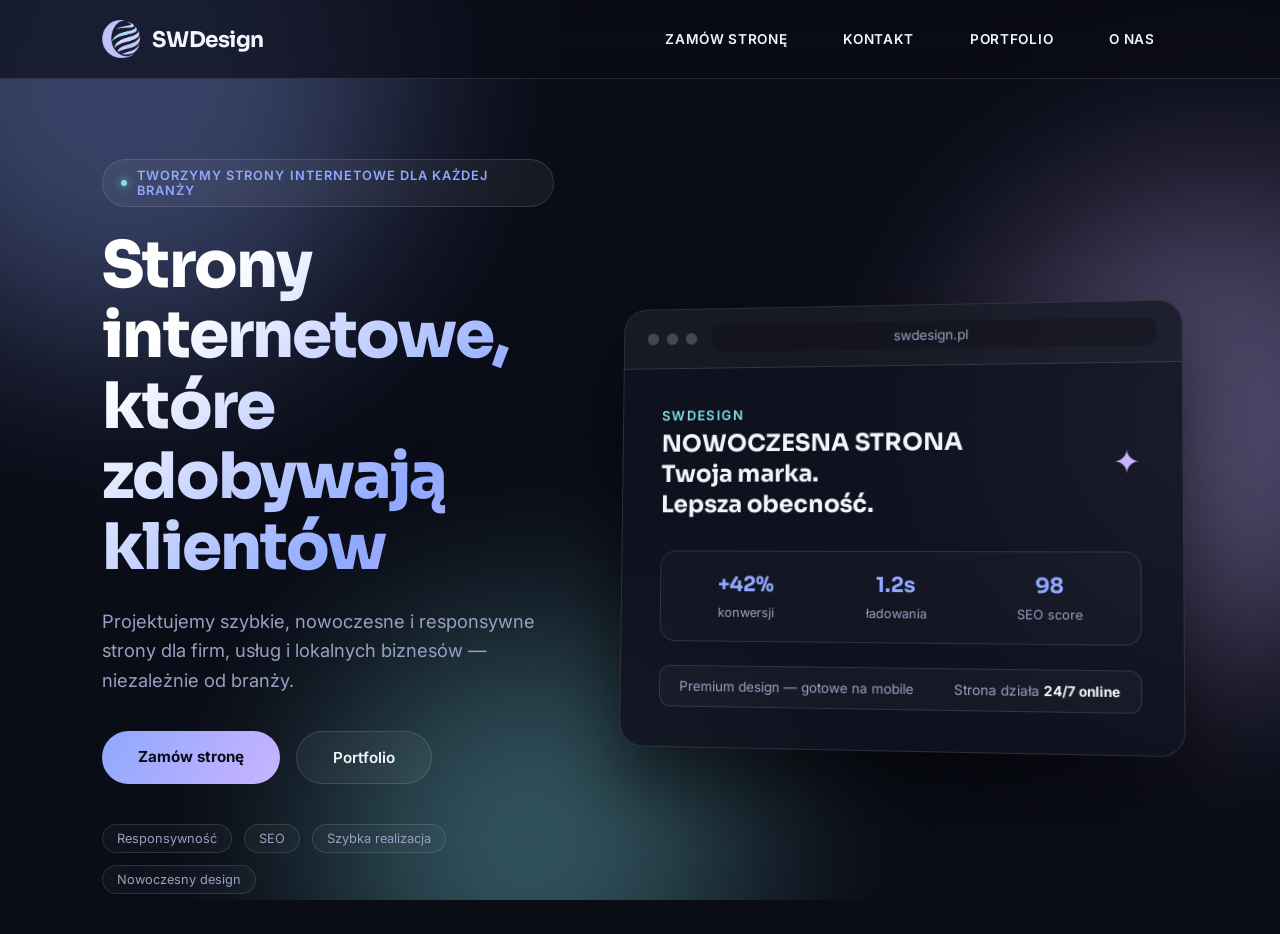
==== commit 7d7382b2: "Update index.html" ====
--- a/index.html
+++ b/index.html
@@ -302,7 +302,7 @@
         }
 
         /* ==========================================================================
-           5. MOCKUP WIZUALNY (POWIĘKSZONY)
+           5. MOCKUP WIZUALNY
            ========================================================================== */
         .hero-visual {
             position: relative;
@@ -314,7 +314,7 @@
 
         .browser-card {
             width: 100%;
-            max-width: 680px; /* Zwiększono rozmiar mockupu */
+            max-width: 680px;
             background: rgba(16, 18, 31, 0.85);
             border: 1px solid var(--c-glass-border);
             border-radius: 24px;
@@ -368,7 +368,17 @@
             display: flex;
             justify-content: space-between;
             align-items: center;
-            margin-bottom: 40px;
+            margin-bottom: 30px;
+        }
+
+        .mock-hero-text span {
+            display: block;
+            font-size: 0.85rem;
+            text-transform: uppercase;
+            letter-spacing: 0.1em;
+            color: var(--c-cyan);
+            margin-bottom: 6px;
+            font-weight: 600;
         }
 
         .mock-title {
@@ -379,17 +389,14 @@
         }
 
         .mock-orb {
-            width: 75px;
-            height: 75px;
-            border-radius: 50%;
-            background: linear-gradient(135deg, var(--c-blue), var(--c-cyan));
-            box-shadow: 0 0 30px var(--c-blue);
+            font-size: 2rem;
+            color: var(--c-lavender);
             animation: pulseOrb 3s ease-in-out infinite alternate;
         }
 
         @keyframes pulseOrb {
             0% { transform: scale(0.9); opacity: 0.8; }
-            100% { transform: scale(1.1); opacity: 1; }
+            100% { transform: scale(1.2); opacity: 1; }
         }
 
         .mock-stats {
@@ -401,6 +408,7 @@
             border-radius: 16px;
             border: 1px solid var(--c-glass-border);
             text-align: center;
+            margin-bottom: 24px;
         }
 
         .mock-stats strong {
@@ -414,6 +422,22 @@
         .mock-stats span {
             font-size: 0.8rem;
             color: var(--c-muted);
+        }
+
+        .mock-footer {
+            display: flex;
+            justify-content: space-between;
+            align-items: center;
+            background: rgba(255, 255, 255, 0.03);
+            border: 1px solid var(--c-glass-border);
+            padding: 12px 20px;
+            border-radius: 12px;
+            font-size: 0.85rem;
+            color: var(--c-muted);
+        }
+
+        .mock-footer strong {
+            color: var(--c-text);
         }
 
         /* ==========================================================================
@@ -481,6 +505,14 @@
                 box-shadow: 0 20px 40px rgba(0,0,0,0.5);
             }
             nav.active { display: flex; }
+            .mock-stats {
+                grid-template-columns: 1fr;
+            }
+            .mock-footer {
+                flex-direction: column;
+                gap: 8px;
+                text-align: center;
+            }
         }
     </style>
 </head>
@@ -509,12 +541,12 @@
 <main id="content">
     <section id="hero">
         <div class="hero-left">
-            <div class="badge hero-anim">Strony internetowe dla Twojej branży</div>
+            <div class="badge hero-anim">Tworzymy strony internetowe dla każdej branży</div>
             <h1 class="hero-anim">
-                Projektujemy strony,<br>które budują biznes
+                Strony internetowe,<br>które zdobywają klientów
             </h1>
             <p class="hero-anim">
-                Tworzymy wydajne, nowoczesne i szybkie witryny nastawione na konwersję. Podnieś prestiż swojej marki w sieci.
+                Projektujemy szybkie, nowoczesne i responsywne strony dla firm, usług i lokalnych biznesów — niezależnie od branży.
             </p>
             <div class="hero-buttons hero-anim">
                 <a href="zamowienia.html" class="btn-primary">Zamów stronę</a>
@@ -522,9 +554,9 @@
             </div>
             <div class="features hero-anim">
                 <span>Responsywność</span>
-                <span>Optymalizacja SEO</span>
-                <span>Szybkie ładowanie</span>
-                <span>Unikalny Design</span>
+                <span>SEO</span>
+                <span>Szybka realizacja</span>
+                <span>Nowoczesny design</span>
             </div>
         </div>
 
@@ -536,26 +568,26 @@
                 </div>
                 <div class="browser-body">
                     <div class="mock-hero">
-                        <div>
-                            <div class="mock-title">Nowoczesny Design<br>Dla Twojej Firmy</div>
+                        <div class="mock-hero-text">
+                            <span>SWdesign</span>
+                            <div class="mock-title">NOWOCZESNA STRONA<br>Twoja marka.<br>Lepsza obecność.</div>
                         </div>
-                        <div class="mock-orb"></div>
+                        <div class="mock-orb">✦</div>
                     </div>
                     <div class="mock-stats">
-                        <div><strong>+42%</strong><span>Konwersja</span></div>
-                        <div><strong>1.2s</strong><span>Szybkość</span></div>
-                        <div><strong>100%</strong><span>SEO Score</span></div>
+                        <div><strong>+42%</strong><span>konwersji</span></div>
+                        <div><strong>1.2s</strong><span>ładowania</span></div>
+                        <div><strong>98</strong><span>SEO score</span></div>
+                    </div>
+                    <div class="mock-footer">
+                        <span>Premium design — gotowe na mobile</span>
+                        <span>Strona działa <strong>24/7 online</strong></span>
                     </div>
                 </div>
             </div>
         </div>
 
-        <div class="industry-ticker">
-            <div class="industry-ticker-track">
-                <span>Restauracje</span><span>Warsztaty</span><span>Salony Beauty</span><span>Gabinety</span><span>Sklepy</span><span>Kancelarie</span><span>Hotels</span><span>Fitness</span>
-                <span>Restauracje</span><span>Warsztaty</span><span>Salony Beauty</span><span>Gabinety</span><span>Sklepy</span><span>Kancelarie</span><span>Hotels</span><span>Fitness</span>
-            </div>
-        </div>
+
     </section>
 </main>
 
